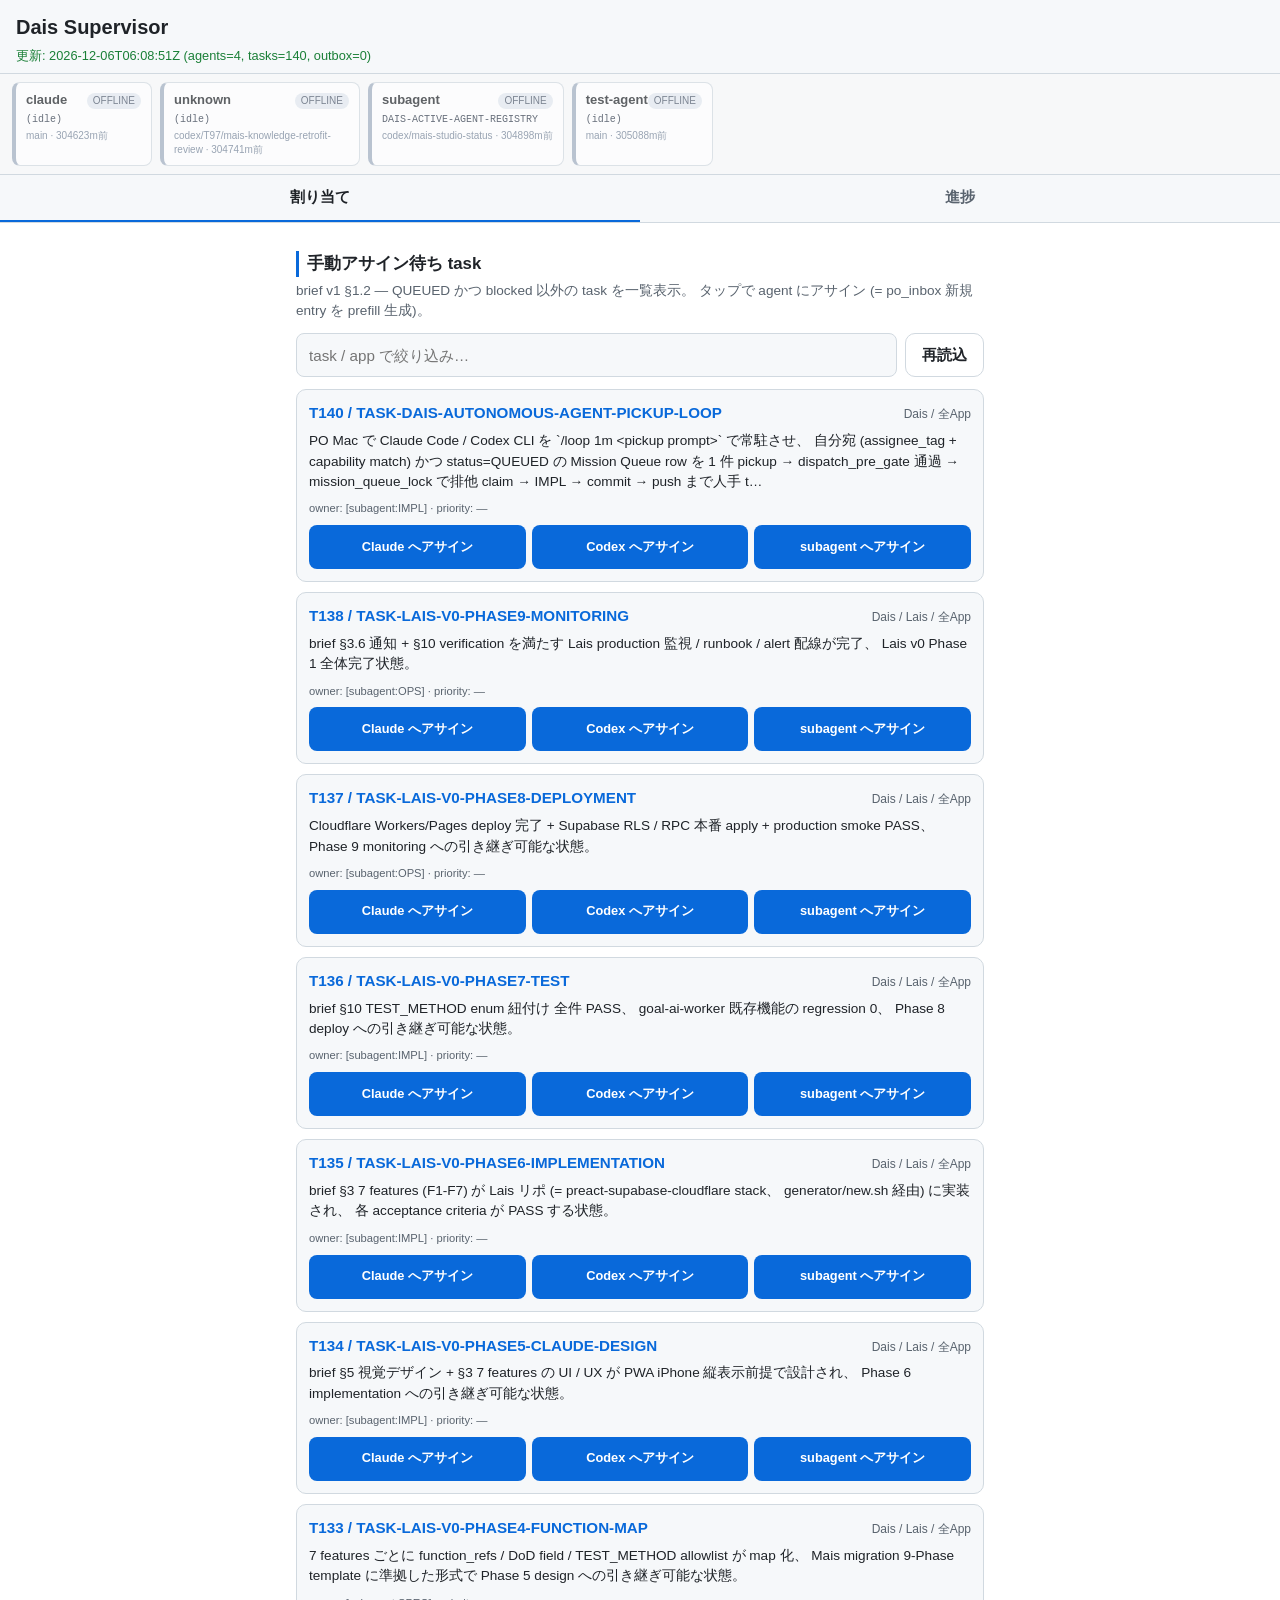
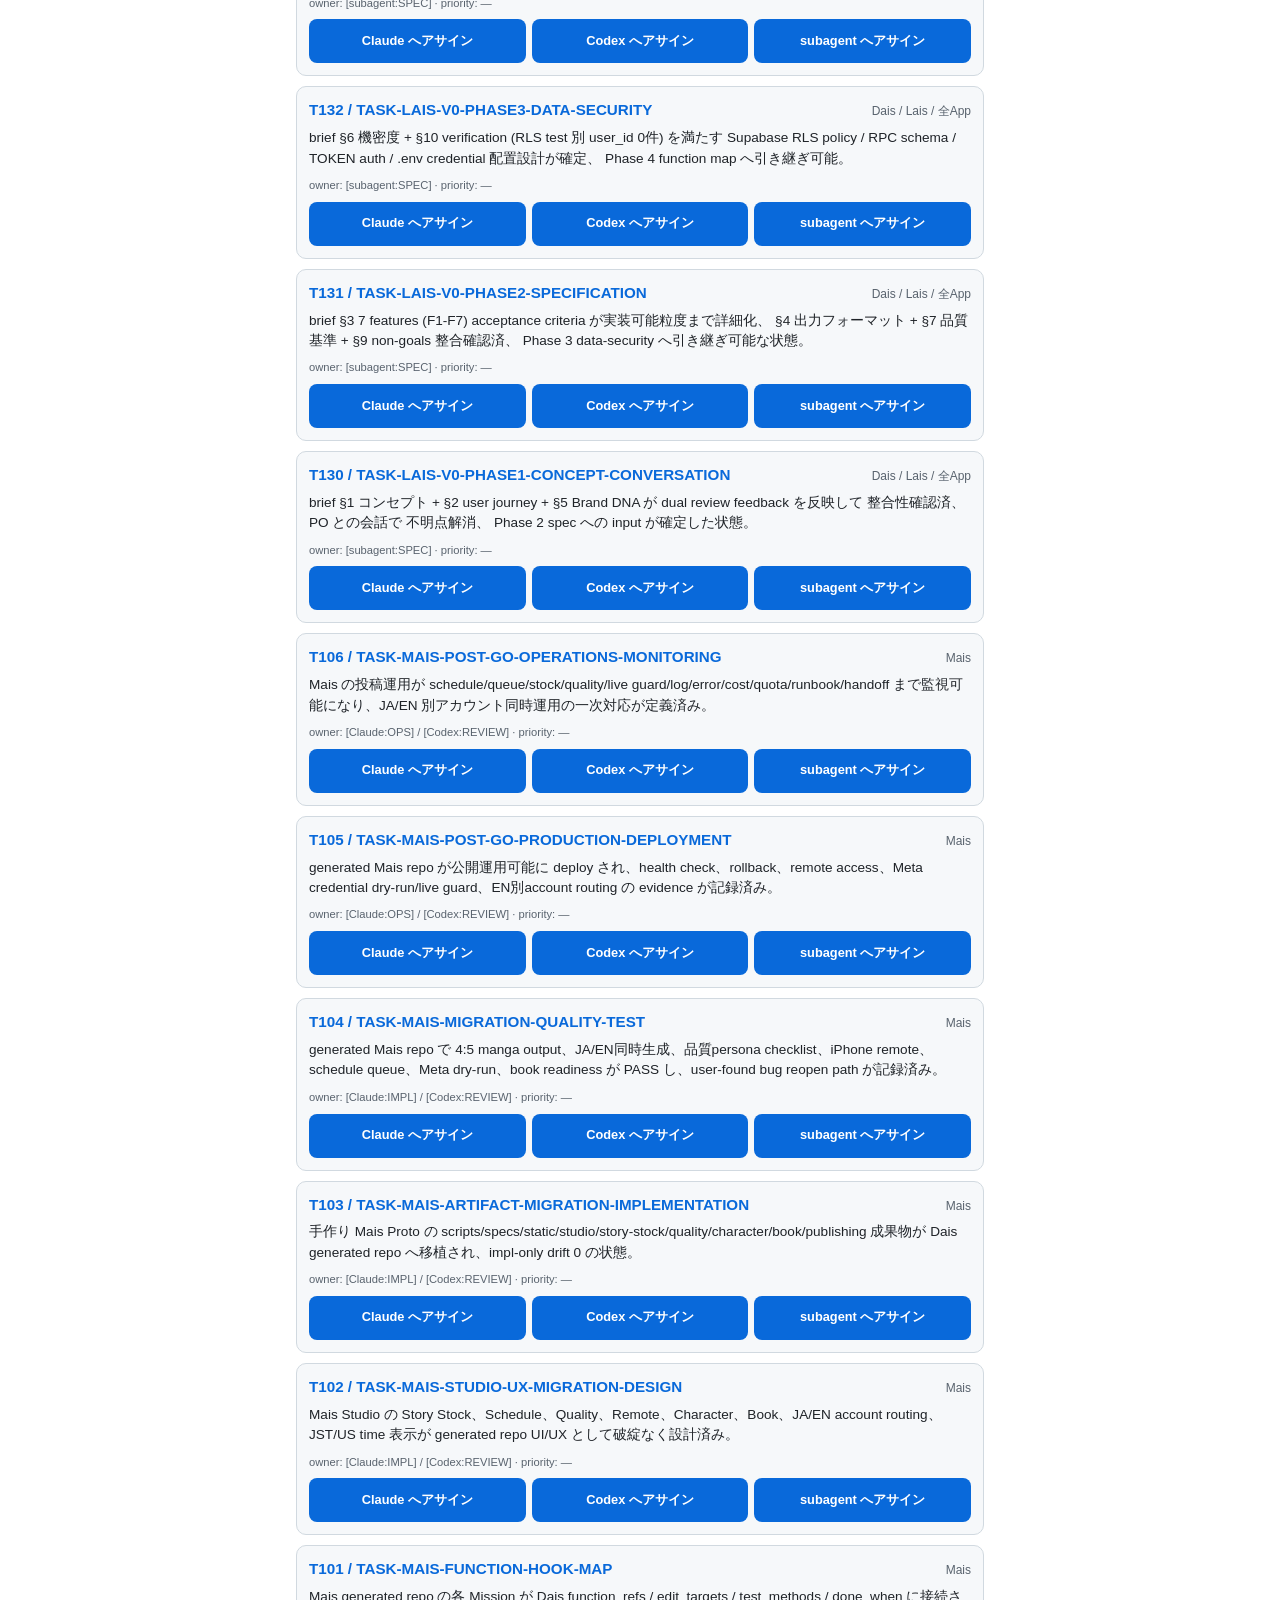
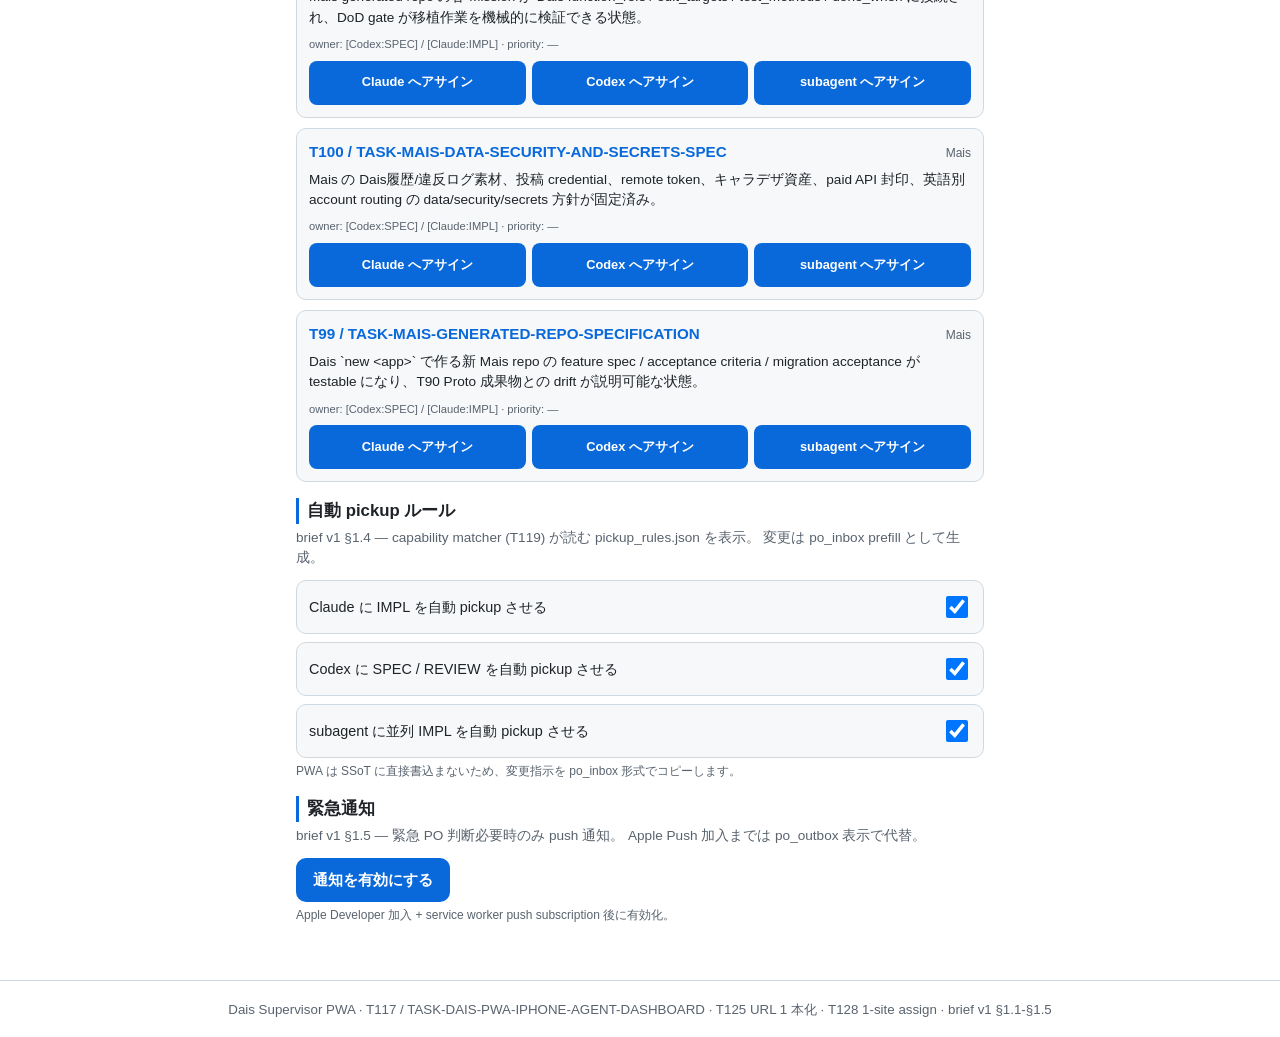
==== pwa/index.html @ 68802945 "Publish dev-system status page" ====
<!DOCTYPE html>
<html lang="ja">
<head>
  <meta charset="utf-8" />
  <meta name="viewport" content="width=device-width, initial-scale=1.0, viewport-fit=cover" />
  <meta name="theme-color" content="#0d1117" />
  <meta name="apple-mobile-web-app-capable" content="yes" />
  <meta name="apple-mobile-web-app-status-bar-style" content="black-translucent" />
  <meta name="apple-mobile-web-app-title" content="Dais" />
  <meta name="description" content="Dais Supervisor PWA — PO 1 人で agent 群を iPhone 1 台から supervise する dashboard。" />
  <link rel="manifest" href="./manifest.json" />
  <link rel="apple-touch-icon" href="./icon-192.png" />
  <link rel="icon" type="image/png" sizes="192x192" href="./icon-192.png" />
  <link rel="icon" type="image/png" sizes="512x512" href="./icon-512.png" />
  <link rel="stylesheet" href="./style.css" />
  <title>Dais Supervisor</title>
</head>
<body>
  <header class="app-header">
    <h1>Dais Supervisor</h1>
    <div class="status-line" id="status-line">起動中…</div>
  </header>

  <!-- 全 agent 状態 strip (常時表示、 PO 質問「active/offline/作業中」 に対応) -->
  <section class="agent-strip" id="agent-strip" aria-label="Agent 状態 一覧">
    <div class="agent-strip-loading">agent 状態 読み込み中…</div>
  </section>

  <nav class="tab-nav" role="tablist" aria-label="メインタブ">
    <button class="tab-btn active" role="tab" aria-selected="true" aria-controls="tab-assign" data-tab="assign" id="tabbtn-assign">割り当て</button>
    <button class="tab-btn" role="tab" aria-selected="false" aria-controls="tab-progress" data-tab="progress" id="tabbtn-progress">進捗</button>
  </nav>

  <main class="tab-content">
    <!-- ============================================================ -->
    <!-- タブ 1: 割り当て -->
    <!-- ============================================================ -->
    <section id="tab-assign" class="tab-pane active" role="tabpanel" aria-labelledby="tabbtn-assign">
      <h2 class="section-title">手動アサイン待ち task</h2>
      <p class="section-desc">brief v1 §1.2 — QUEUED かつ blocked 以外の task を一覧表示。 タップで agent にアサイン (= po_inbox 新規 entry を prefill 生成)。</p>
      <div class="filter-bar">
        <input type="search" id="assign-filter" placeholder="task / app で絞り込み…" aria-label="task filter" />
        <button id="assign-refresh" class="ghost-btn" type="button">再読込</button>
      </div>
      <ul class="task-list" id="assign-task-list" aria-live="polite">
        <li class="empty">読み込み中…</li>
      </ul>

      <h2 class="section-title">自動 pickup ルール</h2>
      <p class="section-desc">brief v1 §1.4 — capability matcher (T119) が読む pickup_rules.json を表示。 変更は po_inbox prefill として生成。</p>
      <div class="rule-grid" id="rule-grid">
        <label class="rule-row">
          <span class="rule-label">Claude に IMPL を自動 pickup させる</span>
          <input type="checkbox" id="rule-claude-impl" data-rule="claude-impl" />
        </label>
        <label class="rule-row">
          <span class="rule-label">Codex に SPEC / REVIEW を自動 pickup させる</span>
          <input type="checkbox" id="rule-codex-spec" data-rule="codex-spec" />
        </label>
        <label class="rule-row">
          <span class="rule-label">subagent に並列 IMPL を自動 pickup させる</span>
          <input type="checkbox" id="rule-subagent-impl" data-rule="subagent-impl" />
        </label>
      </div>
      <p class="hint">PWA は SSoT に直接書込まないため、変更指示を po_inbox 形式でコピーします。</p>

      <h2 class="section-title">緊急通知</h2>
      <p class="section-desc">brief v1 §1.5 — 緊急 PO 判断必要時のみ push 通知。 Apple Push 加入までは po_outbox 表示で代替。</p>
      <button id="push-toggle" class="primary-btn" type="button">通知を有効にする</button>
      <p class="hint" id="push-hint">Apple Developer 加入 + service worker push subscription 後に有効化。</p>
    </section>

    <!-- ============================================================ -->
    <!-- タブ 2: 進捗 -->
    <!-- ============================================================ -->
    <section id="tab-progress" class="tab-pane" role="tabpanel" aria-labelledby="tabbtn-progress">
      <p class="section-desc">運用中の進捗ボードをそのまま表示 (= <a href="./t_progress.html" target="_blank" rel="noopener">別タブで開く</a>)。 詳細 task は ↓ ボードを直接タップ / スクロール。</p>

      <!-- T128 拡張 / TASK-DAIS-PWA-ONE-SITE-ASSIGN: 進捗 row click → modal 起動 (1-site UX) -->
      <!-- 各 row は app.js renderProgressBoard() が動的に生成し、 class="task-clickable" -->
      <!-- + role="button" + tabindex="0" + cursor: pointer (style.css) でアサイン可能化 -->
      <h2 class="section-title">クリックでアサイン</h2>
      <p class="section-desc">QUEUED / IN_PROGRESS / LOCAL_DONE の task を click → 「GitHub Issue で送信」 で 1 タップ assign (= PO 直命 2026-05-09 シングルボード UX)。 DONE は click 対象外。</p>
      <ul class="task-list progress-board-list" id="progress-board-list" aria-live="polite" data-row-role="button" data-row-class="task-clickable" style="cursor: pointer;">
        <li class="empty">読み込み中…</li>
      </ul>

      <!-- T125 dual-mode: iframe src は app.js setupProgressLinks() が動的設定 (root / pwa/ / local 各 case) -->
      <iframe id="progress-iframe" title="dev-system 進捗ボード" loading="lazy" referrerpolicy="no-referrer"></iframe>

      <details class="extras">
        <summary>追加 view (Active Agents / PO 通知 / KPI)</summary>
        <h2 class="section-title">Active Agents</h2>
        <p class="section-desc">brief v1 §1.1 — Active Agent Registry (T118) を read。 last_heartbeat が新しい順。</p>
        <ul class="agent-list" id="agent-list" aria-live="polite">
          <li class="empty">読み込み中…</li>
        </ul>

        <h2 class="section-title">PO 通知 (po_outbox)</h2>
        <p class="section-desc">brief v1 §1.5 — agent → PO の未対応通知。 urgency 順。</p>
        <ul class="outbox-list" id="outbox-list" aria-live="polite">
          <li class="empty">読み込み中…</li>
        </ul>

        <h2 class="section-title">進捗 サマリー</h2>
        <div class="progress-summary" id="progress-summary">
          <div class="kpi"><div class="kpi-num" id="kpi-active">—</div><div class="kpi-label">active</div></div>
          <div class="kpi"><div class="kpi-num" id="kpi-completed">—</div><div class="kpi-label">completed</div></div>
          <div class="kpi"><div class="kpi-num" id="kpi-agents">—</div><div class="kpi-label">agents</div></div>
        </div>

        <h2 class="section-title">App 単位 view</h2>
        <p class="section-desc">brief v1 §1.1 + T112 + T110 + violation log を集約。 各 App の Phase 進捗 / retrofit 進捗 / violation count。</p>
        <ul class="app-view-list" id="app-view-list" aria-live="polite">
          <li class="empty">読み込み中…</li>
        </ul>

        <!-- T139 / TASK-DEVSYS-MISSION-GRAPH-SSOT-AND-VERDICT-PROPAGATE -->
        <!-- Mission Graph view: 各 task の depends_on / parent_of / parallel_with / -->
        <!-- verdict_input_from / critical_input_from / clarification_input_from を視覚化。 -->
        <!-- 親子関係 = 縦並び card + arrow、 並列 = 横並び card、 critical 入力 = 赤枠。 -->
        <h2 class="section-title">Mission Graph (親子 / 並列 / verdict propagation)</h2>
        <p class="section-desc">T139 — depends_on / parent_of / parallel_with の Mission 結合と、 critical_input_from で BLOCK 判定 されている task を一覧。 PO 直命 2026-05-09「Task 同士を結ぶ仕組み、 親子 / 並列 OK 一目」 反映。</p>
        <ul class="mission-graph-list" id="mission-graph-list" aria-live="polite">
          <li class="empty">読み込み中…</li>
        </ul>
      </details>
    </section>
  </main>

  <!-- アサイン modal: 「タップアサイン」 → po_inbox prefill 表示 -->
  <!-- T128 / TASK-DAIS-PWA-ONE-SITE-ASSIGN: GitHub Issue 送信 button 追加 (1-site assign) -->
  <div class="modal-backdrop" id="assign-modal" hidden>
    <div class="modal" role="dialog" aria-modal="true" aria-labelledby="assign-modal-title">
      <h3 id="assign-modal-title">アサイン指示を生成</h3>
      <p class="modal-desc">「GitHub Issue で送信」 で同 Safari タブから 1 タップ submit (= T121 intake が dais:po-task 自動取込)。 コピーは chat / 別経路用 fallback。</p>
      <pre id="assign-modal-payload" class="payload-pre" aria-label="po_inbox prefill payload"></pre>
      <div class="modal-actions">
        <button id="assign-modal-submit-issue" class="primary-btn" type="button">GitHub Issue で送信</button>
        <button id="assign-copy-btn" class="ghost-btn" type="button">コピー</button>
        <button id="assign-close-btn" class="ghost-btn" type="button">閉じる</button>
      </div>
    </div>
  </div>

  <footer class="app-footer">
    <small>Dais Supervisor PWA · T117 / TASK-DAIS-PWA-IPHONE-AGENT-DASHBOARD · T125 URL 1 本化 · T128 1-site assign · brief v1 §1.1-§1.5</small>
  </footer>

  <script src="./app.js" defer></script>
</body>
</html>
---- pwa/style.css ----
/* Dais Supervisor PWA — iPhone 縦表示最適化、 大きめ tap target、 dark/light 対応。
 * T117 / TASK-DAIS-PWA-IPHONE-AGENT-DASHBOARD */

:root {
  --bg: #0d1117;
  --bg-elev: #161b22;
  --fg: #e6edf3;
  --fg-muted: #8b949e;
  --border: #30363d;
  --accent: #2f81f7;
  --accent-hover: #1f6feb;
  --warn: #d29922;
  --danger: #f85149;
  --ok: #3fb950;
  --tap-min: 44px;
}

@media (prefers-color-scheme: light) {
  :root {
    --bg: #ffffff;
    --bg-elev: #f6f8fa;
    --fg: #1f2328;
    --fg-muted: #59636e;
    --border: #d1d9e0;
    --accent: #0969da;
    --accent-hover: #0550ae;
    --warn: #9a6700;
    --danger: #cf222e;
    --ok: #1a7f37;
  }
}

* {
  box-sizing: border-box;
  -webkit-tap-highlight-color: rgba(0, 0, 0, 0);
}

html, body {
  margin: 0;
  padding: 0;
  background: var(--bg);
  color: var(--fg);
  font-family: -apple-system, BlinkMacSystemFont, "Segoe UI", "Helvetica Neue",
    "Hiragino Kaku Gothic ProN", "Yu Gothic", "Meiryo", sans-serif;
  font-size: 16px;
  line-height: 1.5;
  -webkit-text-size-adjust: 100%;
}

body {
  min-height: 100vh;
  padding-bottom: env(safe-area-inset-bottom);
}

.app-header {
  padding: 12px 16px calc(8px + env(safe-area-inset-top));
  padding-top: calc(12px + env(safe-area-inset-top));
  background: var(--bg-elev);
  border-bottom: 1px solid var(--border);
  position: sticky;
  top: 0;
  z-index: 10;
}

.app-header h1 {
  margin: 0;
  font-size: 1.25rem;
  font-weight: 600;
}

.status-line {
  margin-top: 4px;
  font-size: 0.8rem;
  color: var(--fg-muted);
}

.status-line.warn { color: var(--warn); }
.status-line.error { color: var(--danger); }
.status-line.ok { color: var(--ok); }

.tab-nav {
  display: flex;
  gap: 0;
  background: var(--bg-elev);
  border-bottom: 1px solid var(--border);
  position: sticky;
  top: calc(56px + env(safe-area-inset-top));
  z-index: 9;
}

.tab-btn {
  flex: 1 1 50%;
  min-height: var(--tap-min);
  padding: 12px 8px;
  background: transparent;
  color: var(--fg-muted);
  border: 0;
  border-bottom: 2px solid transparent;
  font-size: 0.95rem;
  font-weight: 600;
  cursor: pointer;
  font-family: inherit;
}

.tab-btn:active {
  background: rgba(255, 255, 255, 0.04);
}

.tab-btn.active {
  color: var(--fg);
  border-bottom-color: var(--accent);
}

.tab-content {
  padding: 12px 16px 32px;
}

.tab-pane {
  display: none;
}

.tab-pane.active {
  display: block;
}

.section-title {
  margin: 16px 0 4px;
  font-size: 1.05rem;
  font-weight: 600;
  border-left: 3px solid var(--accent);
  padding-left: 8px;
}

.section-desc {
  margin: 0 0 12px;
  font-size: 0.85rem;
  color: var(--fg-muted);
}

.hint {
  font-size: 0.75rem;
  color: var(--fg-muted);
  margin: 4px 0 0;
}

.filter-bar {
  display: flex;
  gap: 8px;
  margin: 8px 0 12px;
}

.filter-bar input {
  flex: 1;
  min-height: var(--tap-min);
  padding: 8px 12px;
  background: var(--bg-elev);
  color: var(--fg);
  border: 1px solid var(--border);
  border-radius: 8px;
  font-size: 0.95rem;
  font-family: inherit;
}

.filter-bar input:focus {
  outline: 2px solid var(--accent);
  outline-offset: -1px;
}

.task-list,
.agent-list,
.outbox-list {
  list-style: none;
  margin: 0;
  padding: 0;
}

.task-list li,
.agent-list li,
.outbox-list li {
  background: var(--bg-elev);
  border: 1px solid var(--border);
  border-radius: 10px;
  padding: 12px;
  margin-bottom: 10px;
}

.task-list li.empty,
.agent-list li.empty,
.outbox-list li.empty {
  text-align: center;
  color: var(--fg-muted);
  font-size: 0.9rem;
  background: transparent;
  border-style: dashed;
}

.task-row-head {
  display: flex;
  justify-content: space-between;
  align-items: baseline;
  gap: 8px;
  margin-bottom: 6px;
}

.task-id {
  font-weight: 700;
  font-size: 0.95rem;
  color: var(--accent);
}

.task-target {
  font-size: 0.75rem;
  color: var(--fg-muted);
}

.task-goal {
  margin: 4px 0 8px;
  font-size: 0.85rem;
  white-space: pre-wrap;
  word-break: break-word;
}

.task-meta {
  font-size: 0.7rem;
  color: var(--fg-muted);
  margin-bottom: 8px;
}

.assign-buttons {
  display: flex;
  gap: 6px;
  flex-wrap: wrap;
}

.assign-btn {
  flex: 1 1 30%;
  min-height: var(--tap-min);
  padding: 8px 4px;
  background: var(--accent);
  color: #ffffff;
  border: 0;
  border-radius: 8px;
  font-size: 0.8rem;
  font-weight: 600;
  cursor: pointer;
  font-family: inherit;
}

.assign-btn:active {
  background: var(--accent-hover);
}

.agent-row-head {
  display: flex;
  justify-content: space-between;
  align-items: baseline;
  gap: 8px;
  margin-bottom: 4px;
}

.agent-name {
  font-weight: 700;
  font-size: 1rem;
}

.agent-hb {
  font-size: 0.7rem;
  color: var(--fg-muted);
}

.agent-task {
  font-size: 0.85rem;
  margin: 4px 0;
}

.agent-branch {
  font-family: ui-monospace, "SF Mono", Menlo, monospace;
  font-size: 0.75rem;
  color: var(--fg-muted);
  word-break: break-all;
}

.agent-cap {
  margin-top: 6px;
  font-size: 0.7rem;
  color: var(--fg-muted);
}

.outbox-row-head {
  display: flex;
  justify-content: space-between;
  align-items: baseline;
  gap: 8px;
  margin-bottom: 4px;
}

.urgency-badge {
  display: inline-block;
  padding: 2px 8px;
  border-radius: 999px;
  font-size: 0.7rem;
  font-weight: 700;
}

.urgency-urgent { background: var(--danger); color: #fff; }
.urgency-normal { background: var(--accent); color: #fff; }
.urgency-info { background: var(--fg-muted); color: #fff; }

.outbox-mid {
  font-size: 0.85rem;
  margin: 4px 0;
}

.outbox-meta {
  font-size: 0.7rem;
  color: var(--fg-muted);
}

.rule-grid {
  display: grid;
  gap: 8px;
}

.rule-row {
  display: flex;
  justify-content: space-between;
  align-items: center;
  background: var(--bg-elev);
  border: 1px solid var(--border);
  border-radius: 10px;
  padding: 12px;
  min-height: var(--tap-min);
  cursor: pointer;
}

.rule-label {
  flex: 1;
  font-size: 0.9rem;
}

.rule-row input[type="checkbox"] {
  width: 22px;
  height: 22px;
  cursor: pointer;
}

.primary-btn,
.ghost-btn {
  min-height: var(--tap-min);
  padding: 10px 16px;
  border-radius: 10px;
  font-size: 0.95rem;
  font-weight: 600;
  cursor: pointer;
  font-family: inherit;
  border: 1px solid transparent;
}

.primary-btn {
  background: var(--accent);
  color: #ffffff;
}

.primary-btn:active {
  background: var(--accent-hover);
}

.ghost-btn {
  background: transparent;
  color: var(--fg);
  border-color: var(--border);
}

.ghost-btn:active {
  background: var(--bg-elev);
}

.progress-summary {
  display: grid;
  grid-template-columns: repeat(3, 1fr);
  gap: 8px;
}

.kpi {
  background: var(--bg-elev);
  border: 1px solid var(--border);
  border-radius: 10px;
  padding: 12px 8px;
  text-align: center;
}

.kpi-num {
  font-size: 1.5rem;
  font-weight: 700;
  color: var(--accent);
}

.kpi-label {
  font-size: 0.7rem;
  color: var(--fg-muted);
  margin-top: 2px;
}

.app-footer {
  margin-top: 24px;
  padding: 16px;
  text-align: center;
  color: var(--fg-muted);
  border-top: 1px solid var(--border);
}

.modal-backdrop {
  position: fixed;
  inset: 0;
  background: rgba(0, 0, 0, 0.6);
  display: flex;
  align-items: flex-end;
  justify-content: center;
  z-index: 100;
  padding: 16px;
  padding-bottom: calc(16px + env(safe-area-inset-bottom));
}

.modal-backdrop[hidden] {
  display: none;
}

.modal {
  background: var(--bg-elev);
  border: 1px solid var(--border);
  border-radius: 12px;
  padding: 16px;
  max-width: 100%;
  width: 100%;
  max-height: 80vh;
  overflow-y: auto;
}

.modal h3 {
  margin: 0 0 8px;
  font-size: 1.1rem;
}

.modal-desc {
  margin: 0 0 12px;
  font-size: 0.85rem;
  color: var(--fg-muted);
}

.payload-pre {
  background: var(--bg);
  border: 1px solid var(--border);
  border-radius: 8px;
  padding: 12px;
  font-family: ui-monospace, "SF Mono", Menlo, monospace;
  font-size: 0.75rem;
  white-space: pre-wrap;
  word-break: break-word;
  max-height: 40vh;
  overflow-y: auto;
}

.modal-actions {
  display: flex;
  gap: 8px;
  margin-top: 12px;
}

.modal-actions .primary-btn,
.modal-actions .ghost-btn {
  flex: 1;
}

@media (min-width: 600px) {
  .tab-content {
    max-width: 720px;
    margin: 0 auto;
  }
}

/* T117 iframe view (= 運用中の進捗ボードを「進捗」 タブで そのまま表示) */
#progress-iframe {
  width: 100%;
  height: calc(100vh - 220px);
  min-height: 480px;
  border: 1px solid var(--border, #cbd5e0);
  border-radius: 6px;
  background: #ffffff;
  margin: 8px 0 12px;
}
.extras { margin-top: 16px; }
.extras > summary {
  cursor: pointer;
  padding: 8px 12px;
  background: var(--card-bg, #f7f8f9);
  border-radius: 6px;
  font-weight: 600;
  font-size: 14px;
}
.extras > summary:hover { background: var(--card-hover, #edf2f7); }

/* T117 fix: 全 agent 状態 strip (常時表示、 active/idle/offline 視認性) */
.agent-strip {
  display: flex;
  gap: 8px;
  overflow-x: auto;
  padding: 8px 12px;
  background: var(--card-bg, #f7f8f9);
  border-bottom: 1px solid var(--border, #cbd5e0);
  -webkit-overflow-scrolling: touch;
}
.agent-strip-loading,
.agent-strip-empty,
.agent-strip-error { font-size: 13px; color: #4a5568; padding: 4px 0; }
.agent-strip-error { color: #c53030; }
.agent-card {
  flex: 0 0 auto;
  min-width: 140px;
  max-width: 200px;
  padding: 8px 10px;
  border-radius: 8px;
  border: 1px solid var(--border, #cbd5e0);
  background: #ffffff;
  font-size: 12px;
  line-height: 1.4;
}
.agent-card.st-active { border-left: 4px solid #38a169; }
.agent-card.st-idle { border-left: 4px solid #d69e2e; }
.agent-card.st-offline { border-left: 4px solid #a0aec0; opacity: 0.7; }
.agent-card.st-unknown { border-left: 4px solid #718096; }
.agent-card-head {
  display: flex; justify-content: space-between; align-items: baseline;
  margin-bottom: 4px;
}
.agent-card-name { font-weight: 600; font-size: 13px; }
.agent-card-status {
  font-size: 10px;
  padding: 1px 6px;
  border-radius: 10px;
  background: #edf2f7;
  text-transform: uppercase;
}
.st-active .agent-card-status { background: #c6f6d5; color: #22543d; }
.st-idle .agent-card-status { background: #faf089; color: #744210; }
.st-offline .agent-card-status { background: #e2e8f0; color: #4a5568; }
.agent-card-task {
  font-family: "SF Mono", Menlo, monospace;
  font-size: 10px;
  color: #2d3748;
  white-space: nowrap;
  overflow: hidden;
  text-overflow: ellipsis;
}
.agent-card-meta { color: #718096; font-size: 10px; margin-top: 2px; }
@media (prefers-color-scheme: dark) {
  .agent-card { background: #1a202c; border-color: #2d3748; }
  .agent-card-name { color: #f7fafc; }
}

/* T115 / TASK-DEVSYS-SUPERVISOR-DASHBOARD-LEGACY-VIEW
 * App 単位 view (= 進捗 タブ details.extras 内、 Phase 進捗 / retrofit / violation count)。
 */
.app-view-list { list-style: none; padding: 0; margin: 0; }
.app-view-card {
  border: 1px solid var(--border, #cbd5e0);
  border-radius: 6px;
  padding: 8px 12px;
  margin: 8px 0;
  background: #ffffff;
}
.app-view-name { font-weight: 600; font-size: 14px; }
.app-view-row {
  display: flex; gap: 8px; flex-wrap: wrap;
  font-size: 11px; margin-top: 4px;
}
.app-view-badge {
  padding: 2px 6px; border-radius: 10px; background: #edf2f7;
}
.app-view-badge.done { background: #c6f6d5; color: #22543d; }
.app-view-badge.local_done { background: #bee3f8; color: #2a4365; }
.app-view-badge.in_progress { background: #faf089; color: #744210; }
.app-view-badge.queued { background: #e2e8f0; color: #4a5568; }
.app-view-badge.blocked { background: #fed7d7; color: #742a2a; }
@media (prefers-color-scheme: dark) {
  .app-view-card { background: #1a202c; border-color: #2d3748; }
  .app-view-name { color: #f7fafc; }
}

/* T128 拡張 / TASK-DAIS-PWA-ONE-SITE-ASSIGN row click 拡張
 * 進捗 タブ の clickable task row (= シングルボード UX)。 cursor pointer + tap hint。
 */
.task-clickable {
  cursor: pointer;
  position: relative;
  transition: background 0.12s ease, border-color 0.12s ease;
}
.task-clickable:hover,
.task-clickable:focus {
  border-color: var(--accent);
  outline: none;
}
.task-clickable:focus-visible {
  outline: 2px solid var(--accent);
  outline-offset: 1px;
}
.task-clickable:active {
  background: rgba(47, 129, 247, 0.08);
}
.task-clickable::after {
  content: '›';
  position: absolute;
  right: 12px;
  top: 12px;
  color: var(--fg-muted);
  font-size: 1.2rem;
  font-weight: 700;
}

/* T139 / TASK-DEVSYS-MISSION-GRAPH-SSOT-AND-VERDICT-PROPAGATE
 * Mission Graph view (= 親子 / 並列 / verdict propagation 視覚化)。
 * - 縦並び card = depends_on / parent_of で連結された task chain
 * - 横並び chip = parallel_with sibling
 * - 赤枠 .graph-blocked = critical_input_from を持つ task (= BLOCK 状態)
 */
.mission-graph-list { list-style: none; padding: 0; margin: 0; }
.mission-graph-card {
  border: 1px solid var(--border, #cbd5e0);
  border-left: 3px solid #4a5568;
  border-radius: 6px;
  padding: 8px 12px;
  margin: 8px 0;
  background: #ffffff;
  position: relative;
}
.mission-graph-card.graph-blocked {
  border: 2px solid #e53e3e;
  border-left: 4px solid #c53030;
  background: #fff5f5;
}
.mission-graph-head {
  display: flex; gap: 8px; align-items: center; flex-wrap: wrap;
  font-size: 12px; font-weight: 600;
}
.mission-graph-tid {
  color: #2b6cb0;
  font-family: var(--mono, monospace);
}
.mission-graph-status {
  padding: 1px 6px; border-radius: 8px;
  font-size: 10px; background: #edf2f7; color: #4a5568;
}
.mission-graph-status.status-done,
.mission-graph-status.status-completed,
.mission-graph-status.status-pushed,
.mission-graph-status.status-deployed,
.mission-graph-status.status-applied { background: #c6f6d5; color: #22543d; }
.mission-graph-status.status-local_done { background: #bee3f8; color: #2a4365; }
.mission-graph-status.status-in_progress { background: #faf089; color: #744210; }
.mission-graph-status.status-queued { background: #e2e8f0; color: #4a5568; }
.mission-graph-status.status-blocked { background: #fed7d7; color: #742a2a; }
.mission-graph-app {
  font-size: 11px; font-weight: 500;
  color: #718096;
}
.mission-graph-mid {
  font-size: 11px;
  color: #4a5568;
  margin: 4px 0 6px 0;
  font-family: var(--mono, monospace);
  word-break: break-all;
}
.mission-graph-edges {
  display: flex; flex-direction: column; gap: 4px;
  font-size: 11px;
  margin-top: 4px;
}
.edge-row {
  padding: 3px 6px;
  background: #f7fafc;
  border-radius: 4px;
  word-break: break-word;
}
.edge-depends { background: #ebf8ff; color: #2c5282; }
.edge-parent-of { background: #e6fffa; color: #234e52; }
.edge-parallel {
  background: #faf5ff; color: #553c9a;
  display: flex; gap: 4px; flex-wrap: wrap; align-items: center;
}
.edge-parallel .edge-label { font-weight: 600; }
.edge-parallel .sibling-chip {
  padding: 1px 6px; border-radius: 8px;
  background: #d6bcfa; color: #44337a;
  font-family: var(--mono, monospace);
  font-size: 10px;
}
.edge-verdict { background: #fffaf0; color: #744210; }
.edge-critical {
  background: #fed7d7; color: #742a2a;
  font-weight: 600;
}
.edge-clarification { background: #fefcbf; color: #744210; }
@media (prefers-color-scheme: dark) {
  .mission-graph-card { background: #1a202c; border-color: #2d3748; }
  .mission-graph-card.graph-blocked { background: #2a1818; border-color: #e53e3e; }
  .mission-graph-app { color: #a0aec0; }
  .mission-graph-mid { color: #cbd5e0; }
  .edge-row { background: #2d3748; color: #e2e8f0; }
  .edge-depends { background: #2c5282; color: #ebf8ff; }
  .edge-parent-of { background: #234e52; color: #e6fffa; }
  .edge-parallel { background: #44337a; color: #faf5ff; }
  .edge-parallel .sibling-chip { background: #553c9a; color: #faf5ff; }
  .edge-verdict { background: #744210; color: #fffaf0; }
  .edge-critical { background: #742a2a; color: #fed7d7; }
  .edge-clarification { background: #744210; color: #fefcbf; }
}
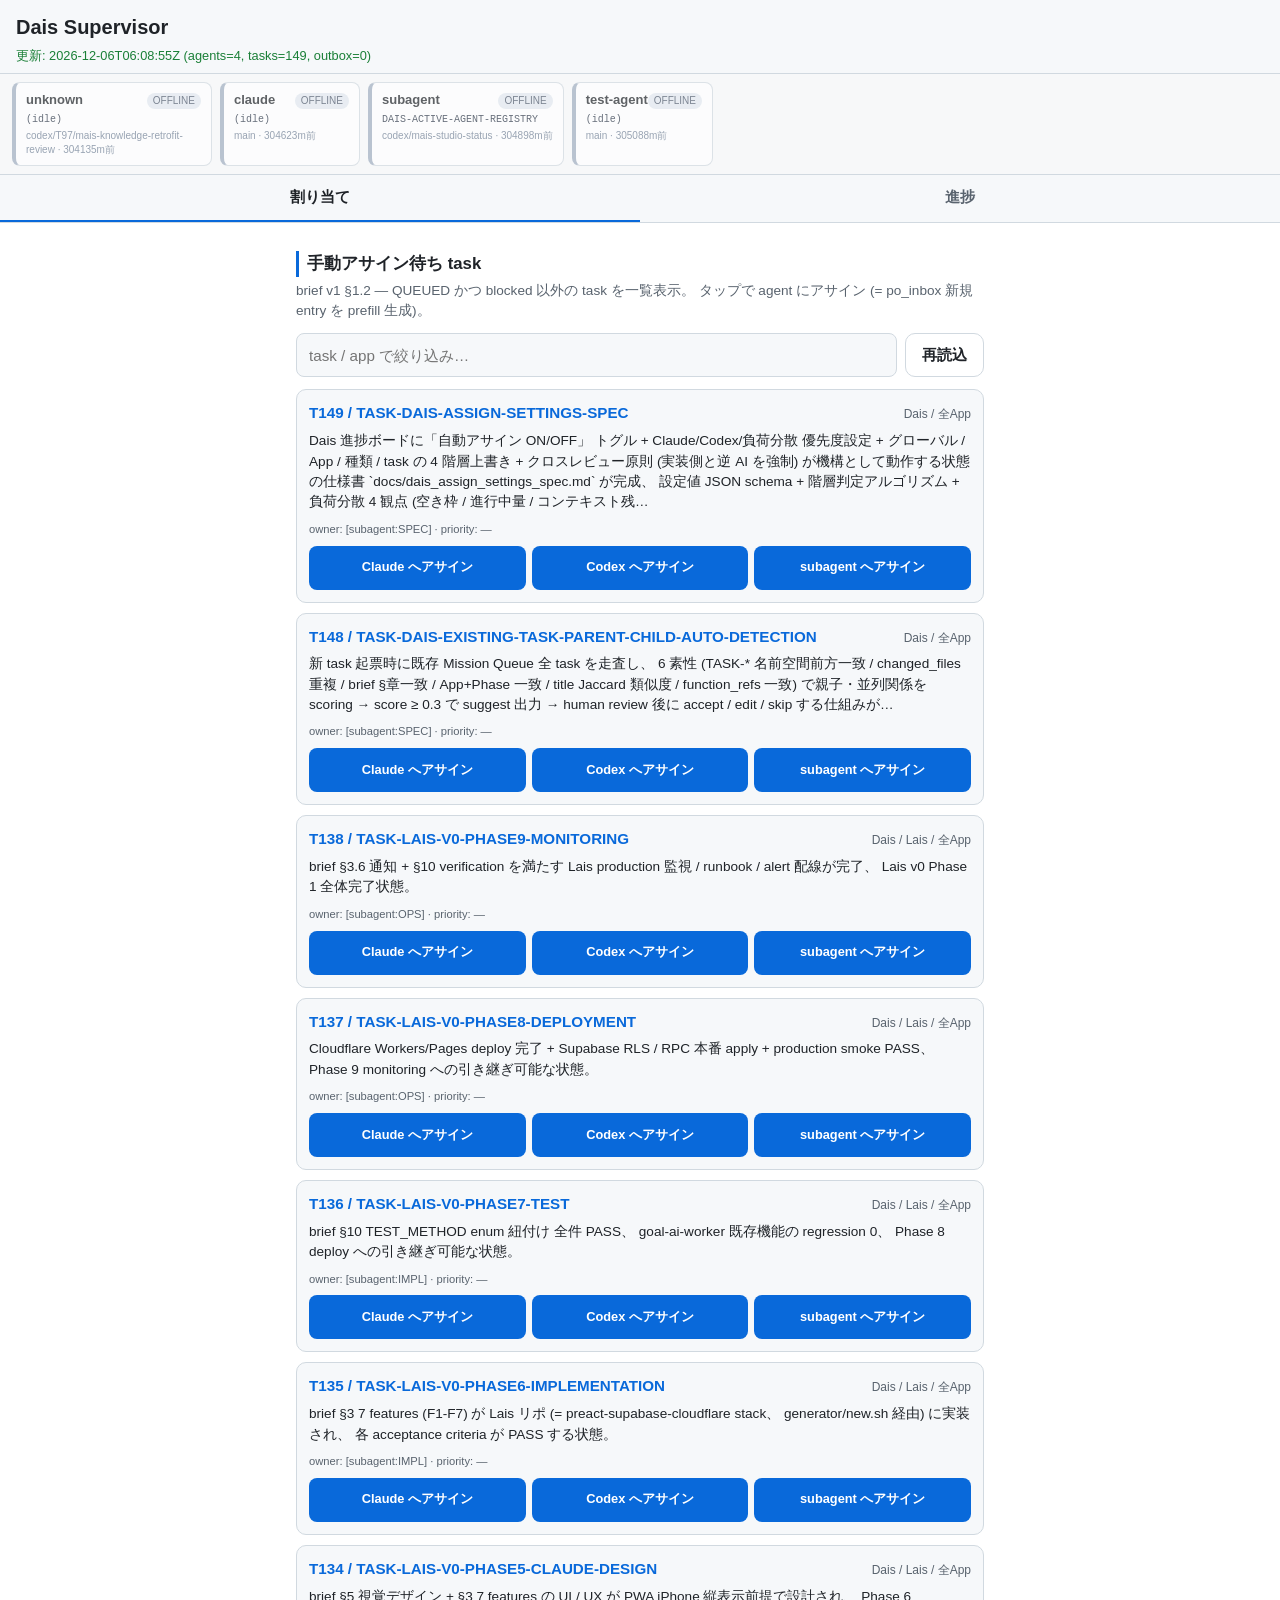
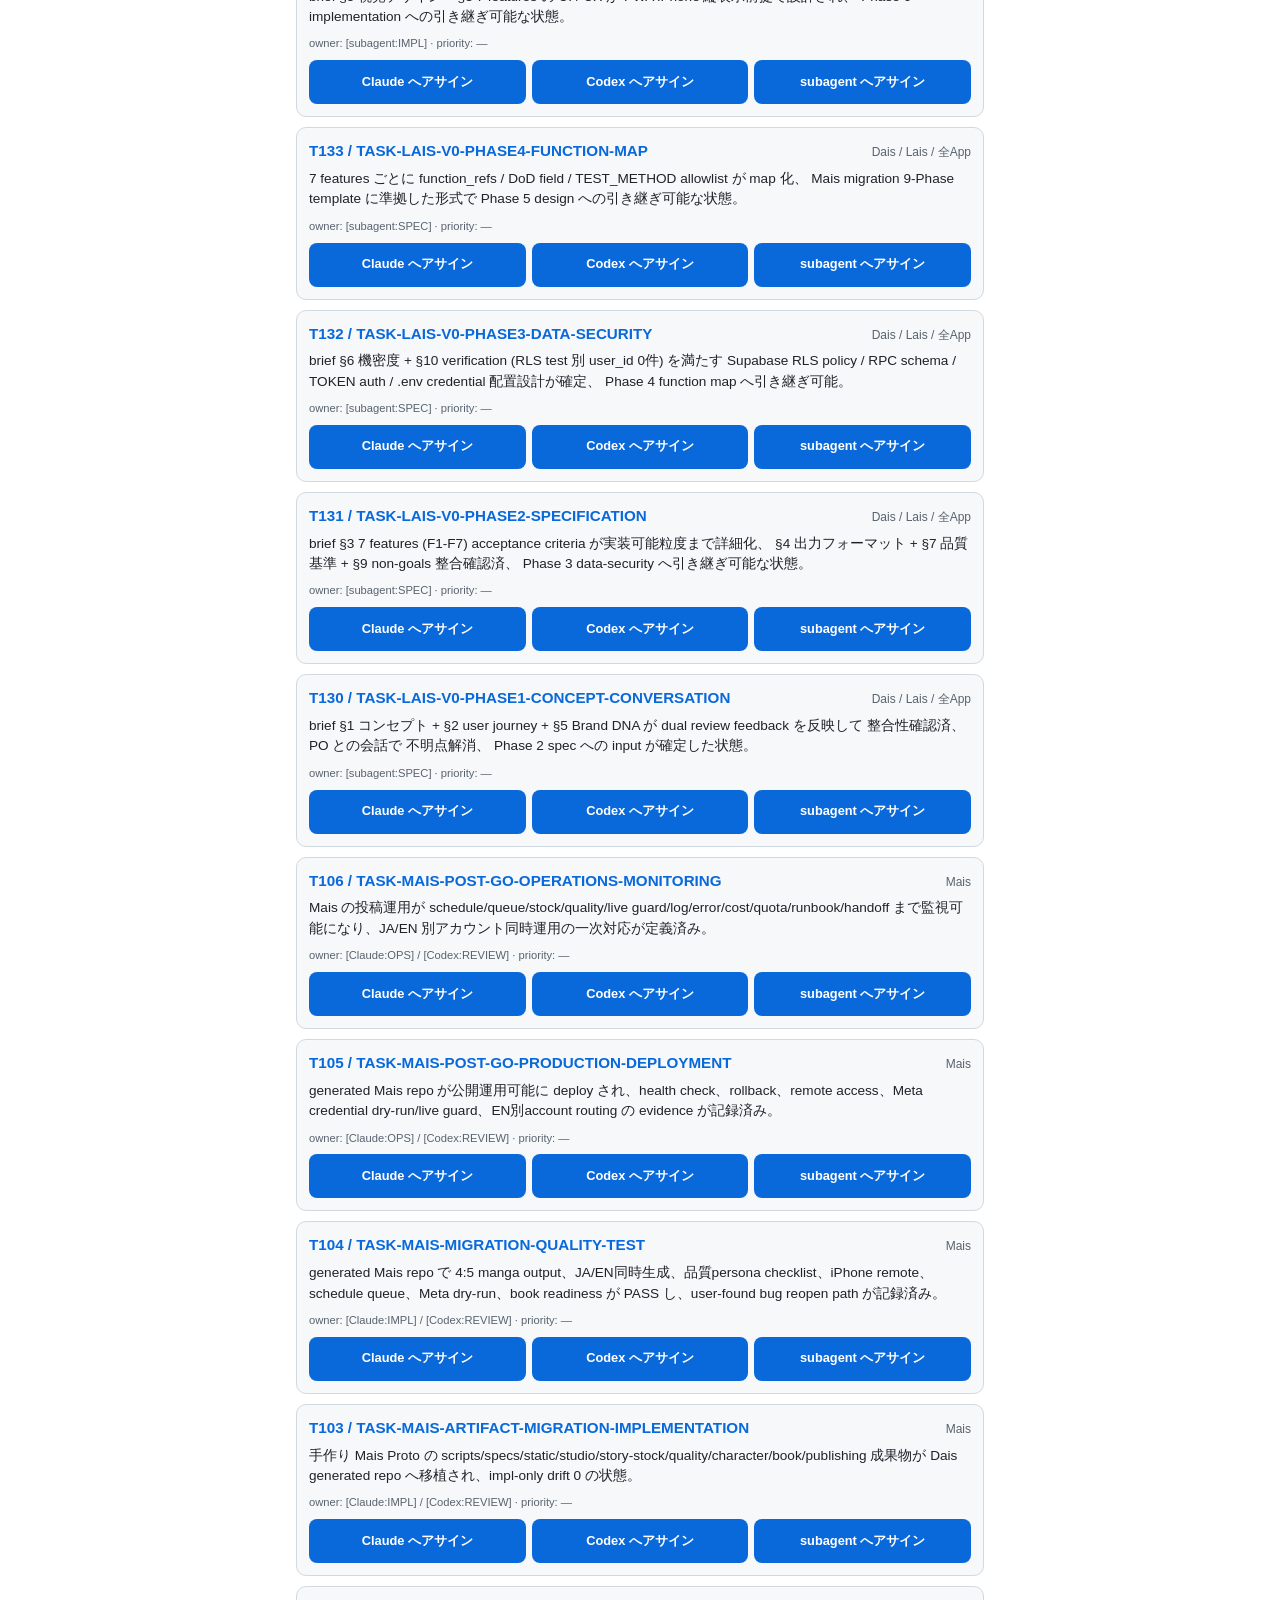
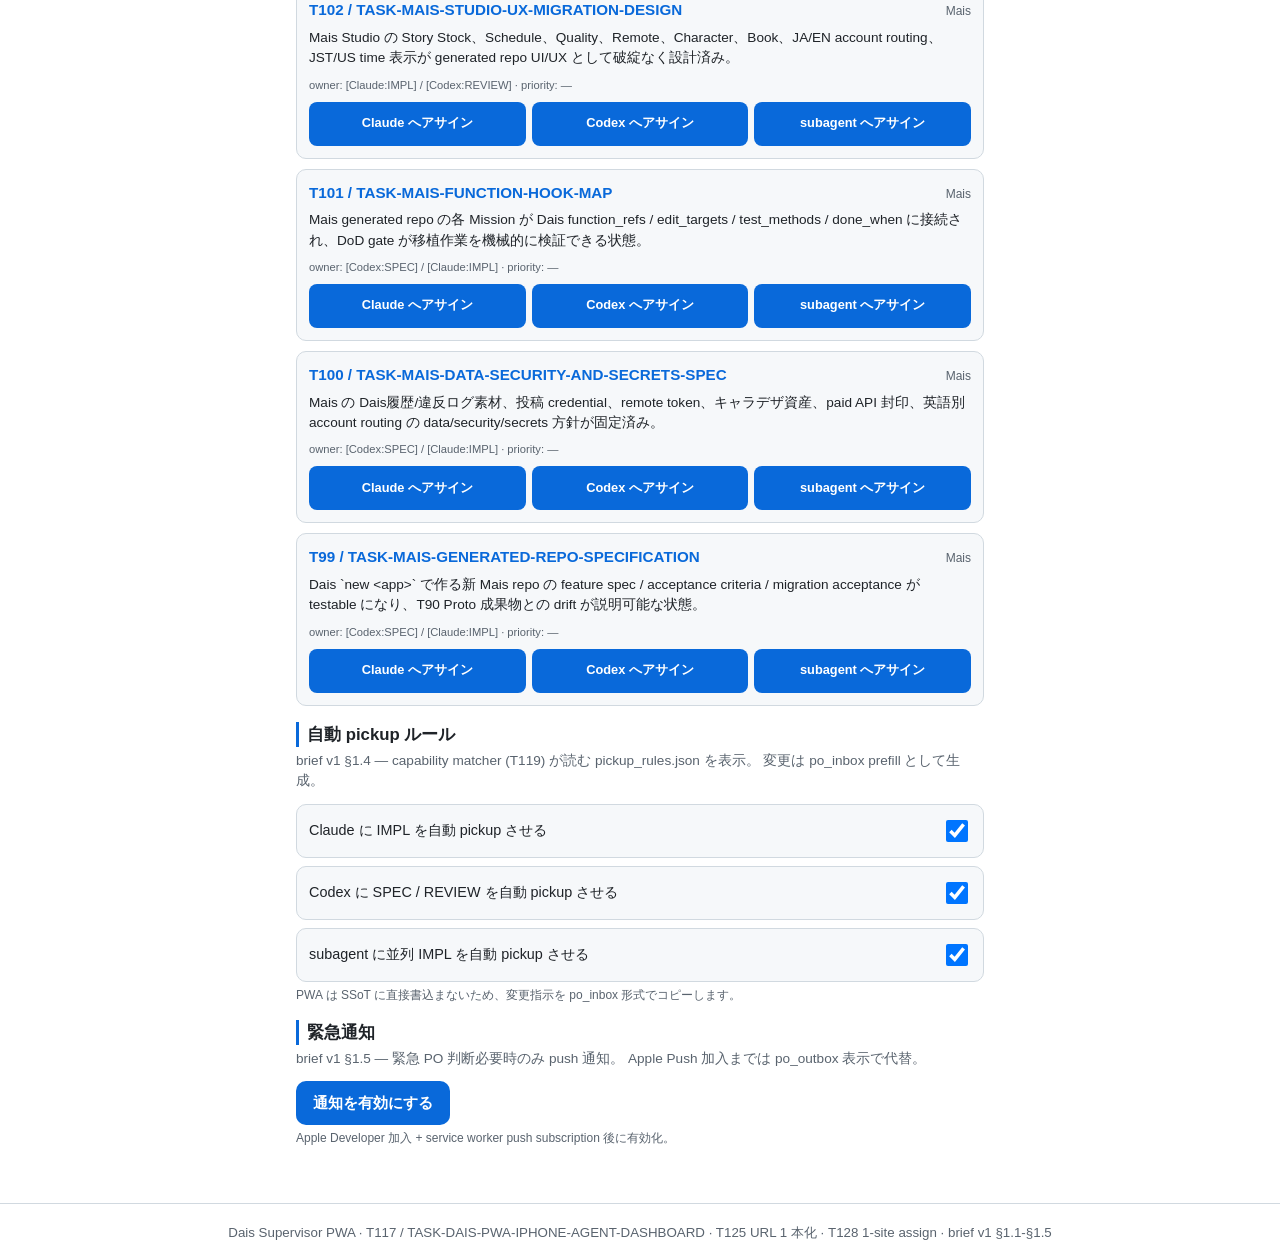
==== commit 35ac29d3: "Publish dev-system status page" ====
--- a/pwa/index.html
+++ b/pwa/index.html
@@ -80,7 +80,7 @@
       <!-- 各 row は app.js renderProgressBoard() が動的に生成し、 class="task-clickable" -->
       <!-- + role="button" + tabindex="0" + cursor: pointer (style.css) でアサイン可能化 -->
       <h2 class="section-title">クリックでアサイン</h2>
-      <p class="section-desc">QUEUED / IN_PROGRESS / LOCAL_DONE の task を click → 「GitHub Issue で送信」 で 1 タップ assign (= PO 直命 2026-05-09 シングルボード UX)。 DONE は click 対象外。</p>
+      <p class="section-desc">QUEUED / IN_PROGRESS / LOCAL_DONE の task を click → 「GitHub Issue で送信」 で 1 タップ assign。重い task は「分解する」から親子タスク化を依頼できます。 DONE は click 対象外。</p>
       <ul class="task-list progress-board-list" id="progress-board-list" aria-live="polite" data-row-role="button" data-row-class="task-clickable" style="cursor: pointer;">
         <li class="empty">読み込み中…</li>
       </ul>
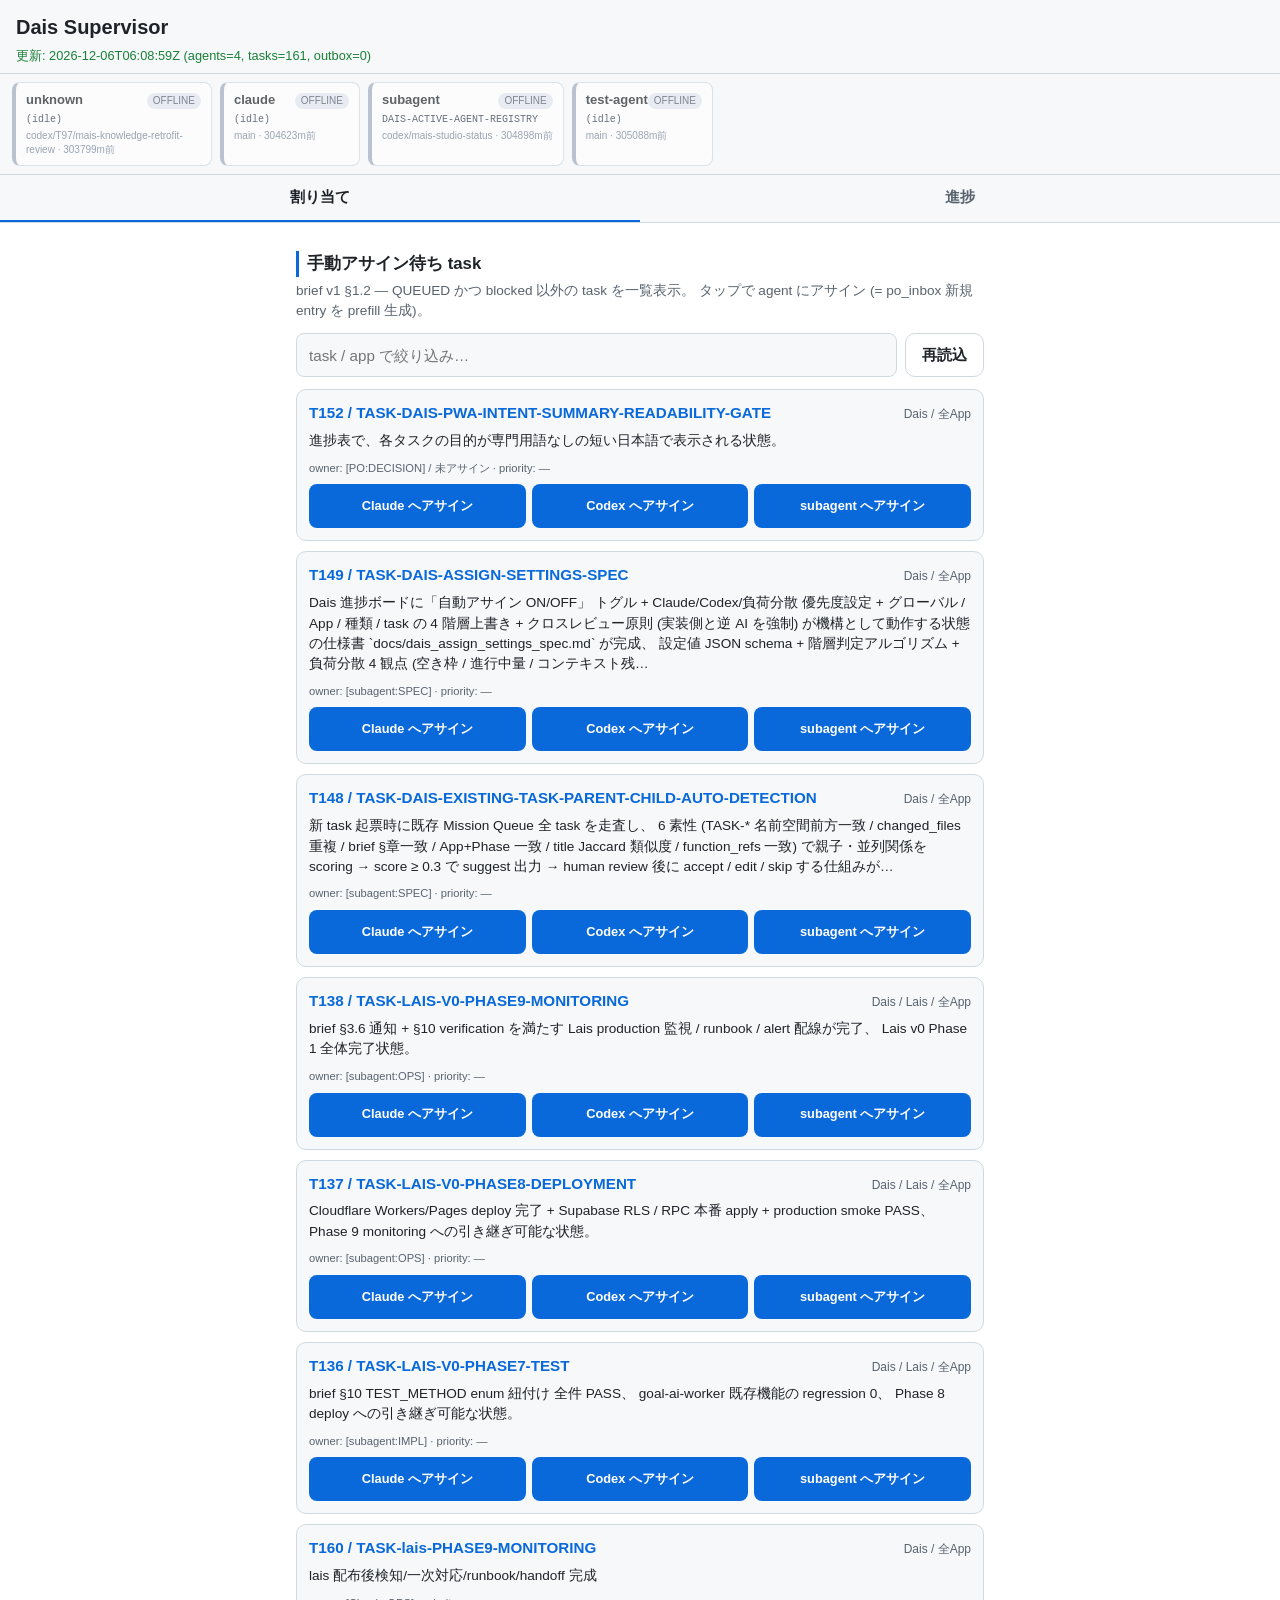
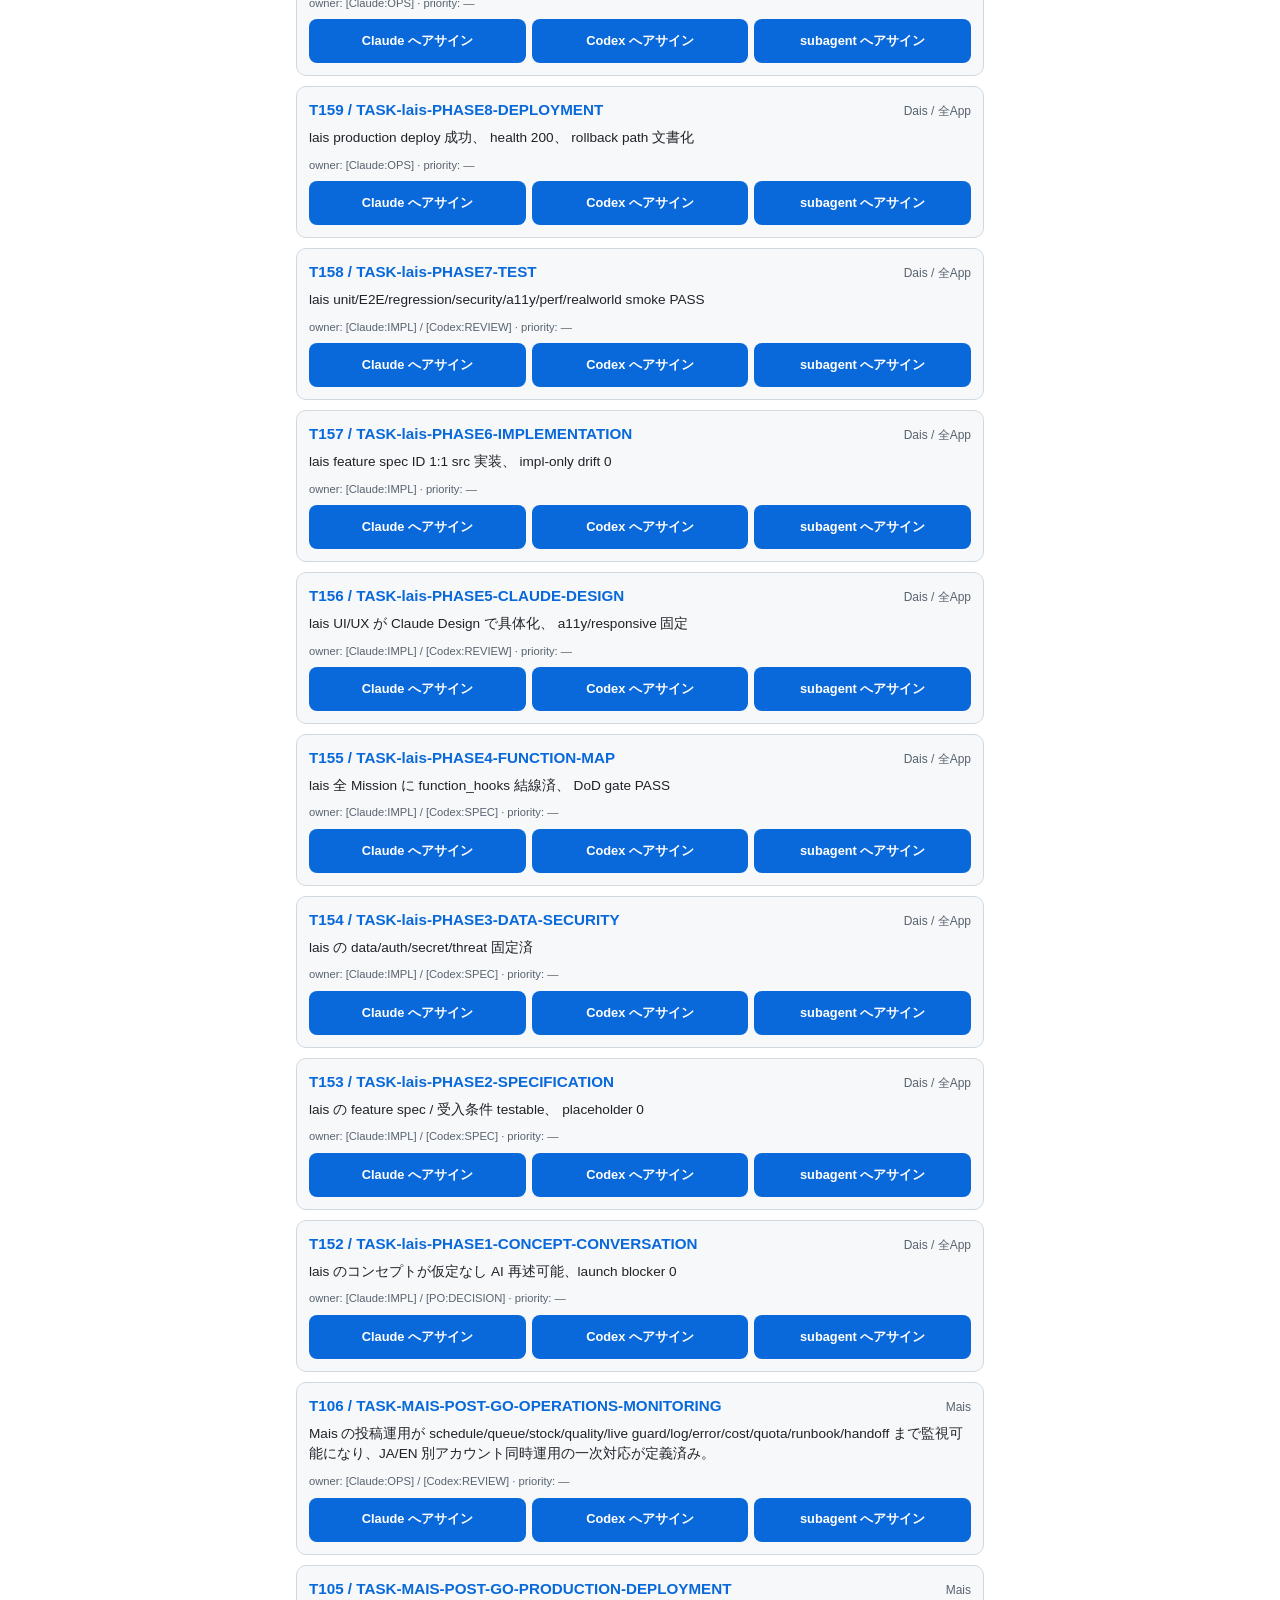
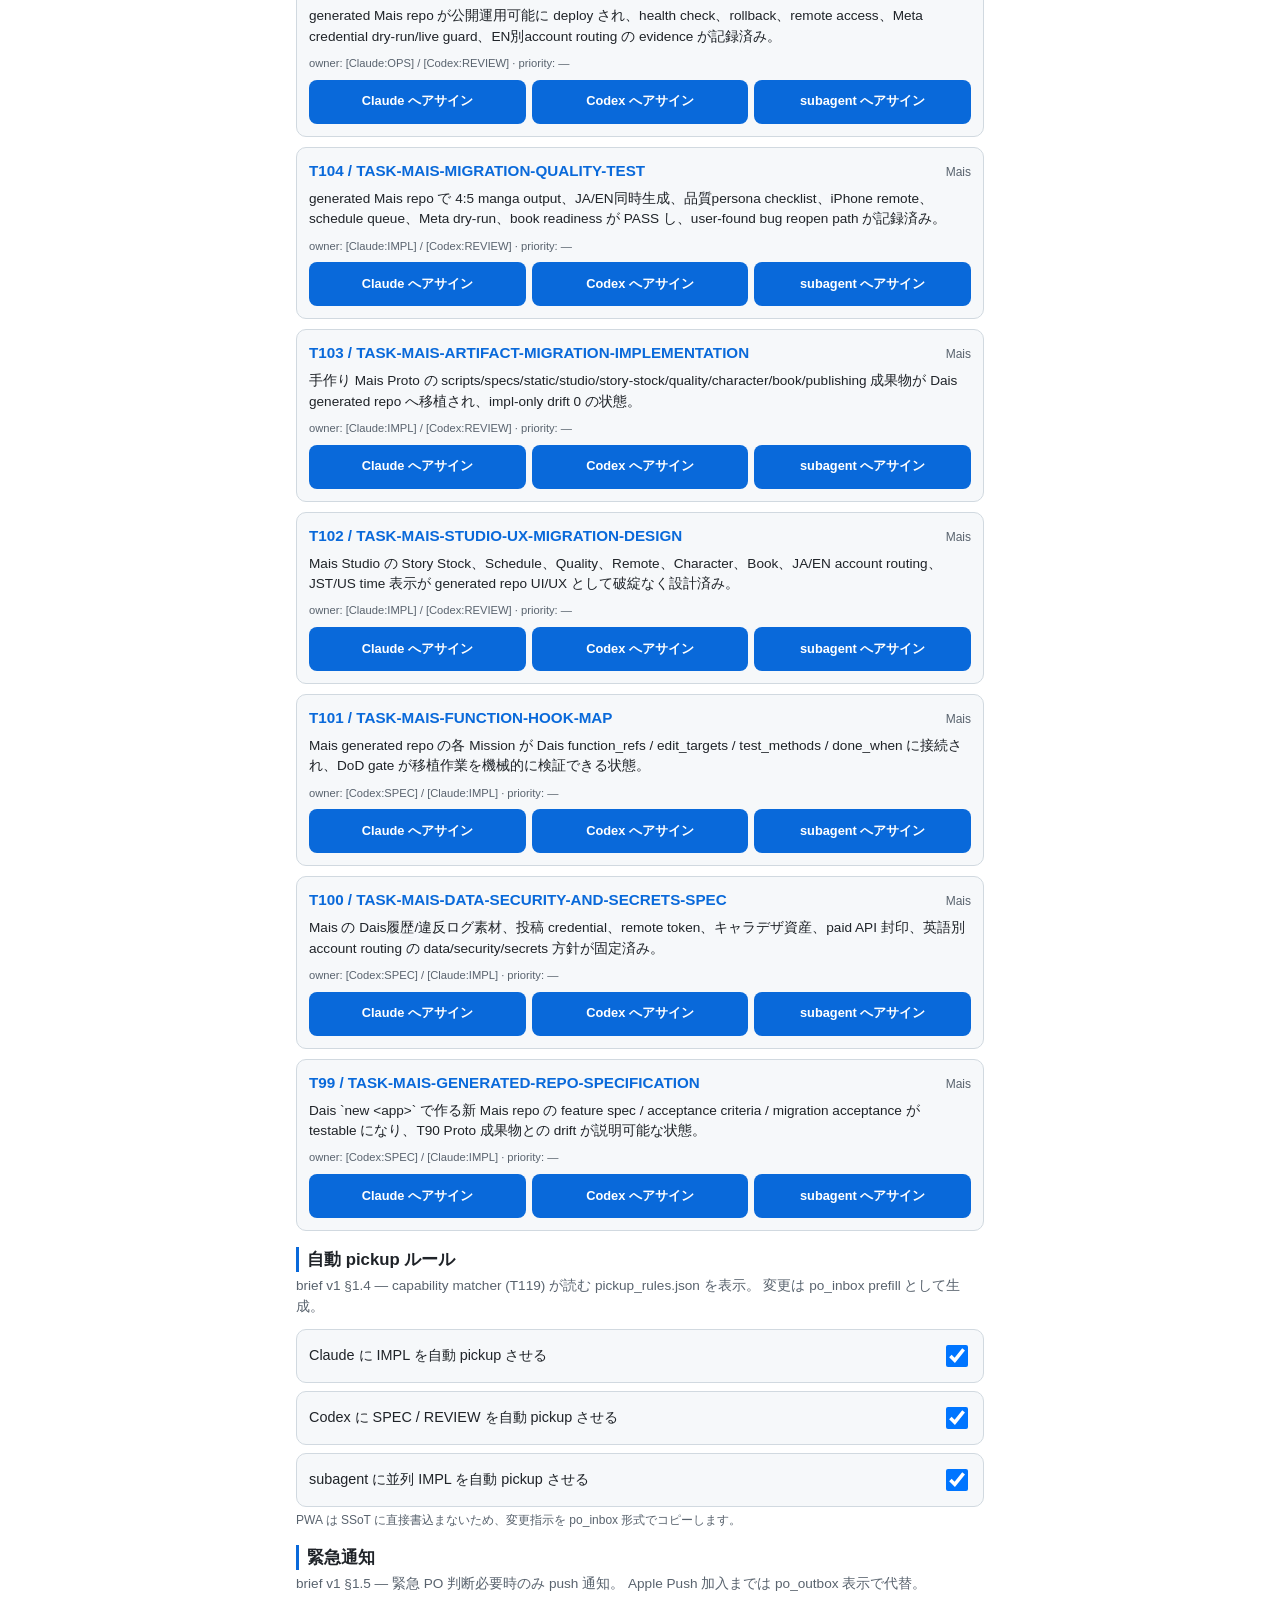
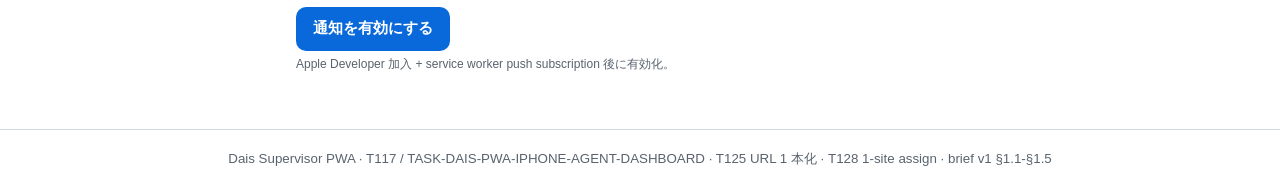
==== commit 32eb90dd: "Publish dev-system status page" ====
--- a/pwa/index.html
+++ b/pwa/index.html
@@ -80,7 +80,7 @@
       <!-- 各 row は app.js renderProgressBoard() が動的に生成し、 class="task-clickable" -->
       <!-- + role="button" + tabindex="0" + cursor: pointer (style.css) でアサイン可能化 -->
       <h2 class="section-title">クリックでアサイン</h2>
-      <p class="section-desc">QUEUED / IN_PROGRESS / LOCAL_DONE の task を click → 「GitHub Issue で送信」 で 1 タップ assign。重い task は「分解する」から親子タスク化を依頼できます。 DONE は click 対象外。</p>
+      <p class="section-desc">QUEUED / IN_PROGRESS / LOCAL_DONE の task を click → 「GitHub Issue で送信」 で 1 タップ assign。PENDING_CONFIRMATION は「PO 確認済」で Gate G event を生成。重い task は「分解する」から親子タスク化を依頼できます。 DONE は click 対象外。</p>
       <ul class="task-list progress-board-list" id="progress-board-list" aria-live="polite" data-row-role="button" data-row-class="task-clickable" style="cursor: pointer;">
         <li class="empty">読み込み中…</li>
       </ul>
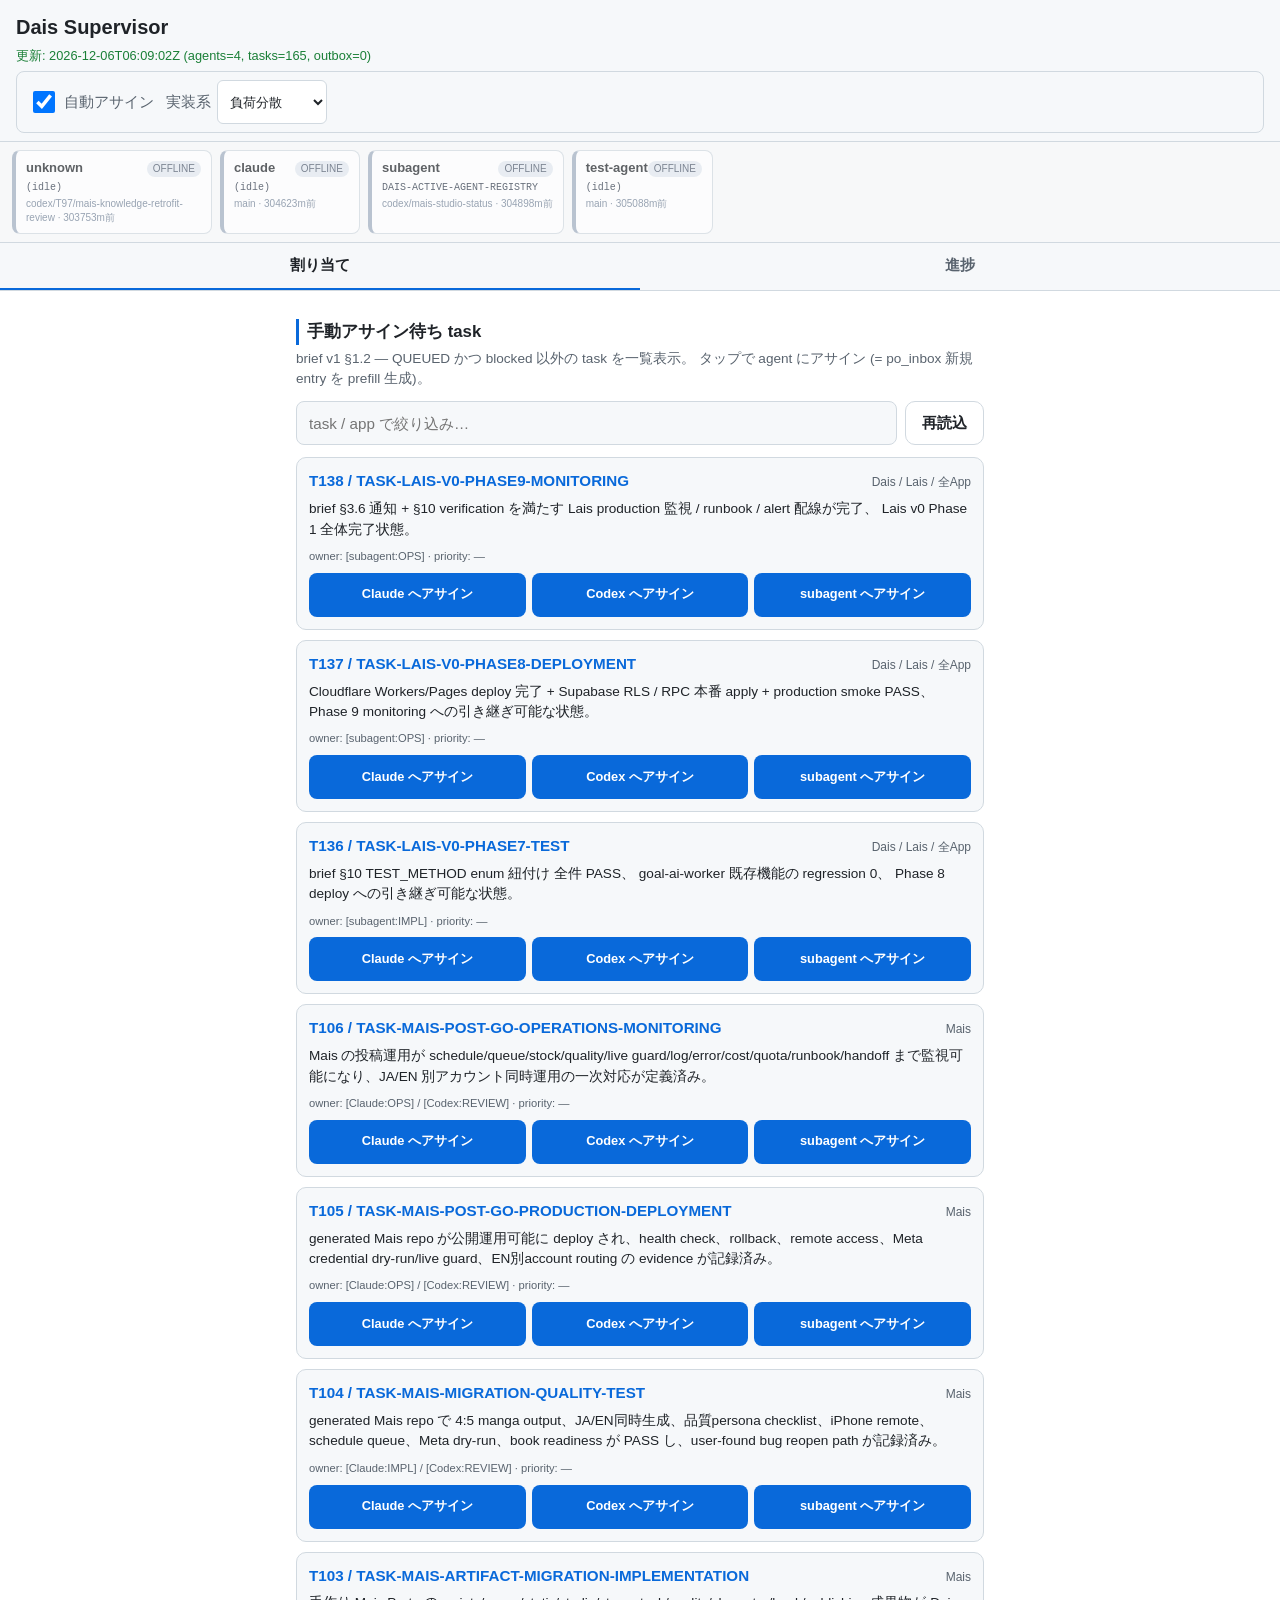
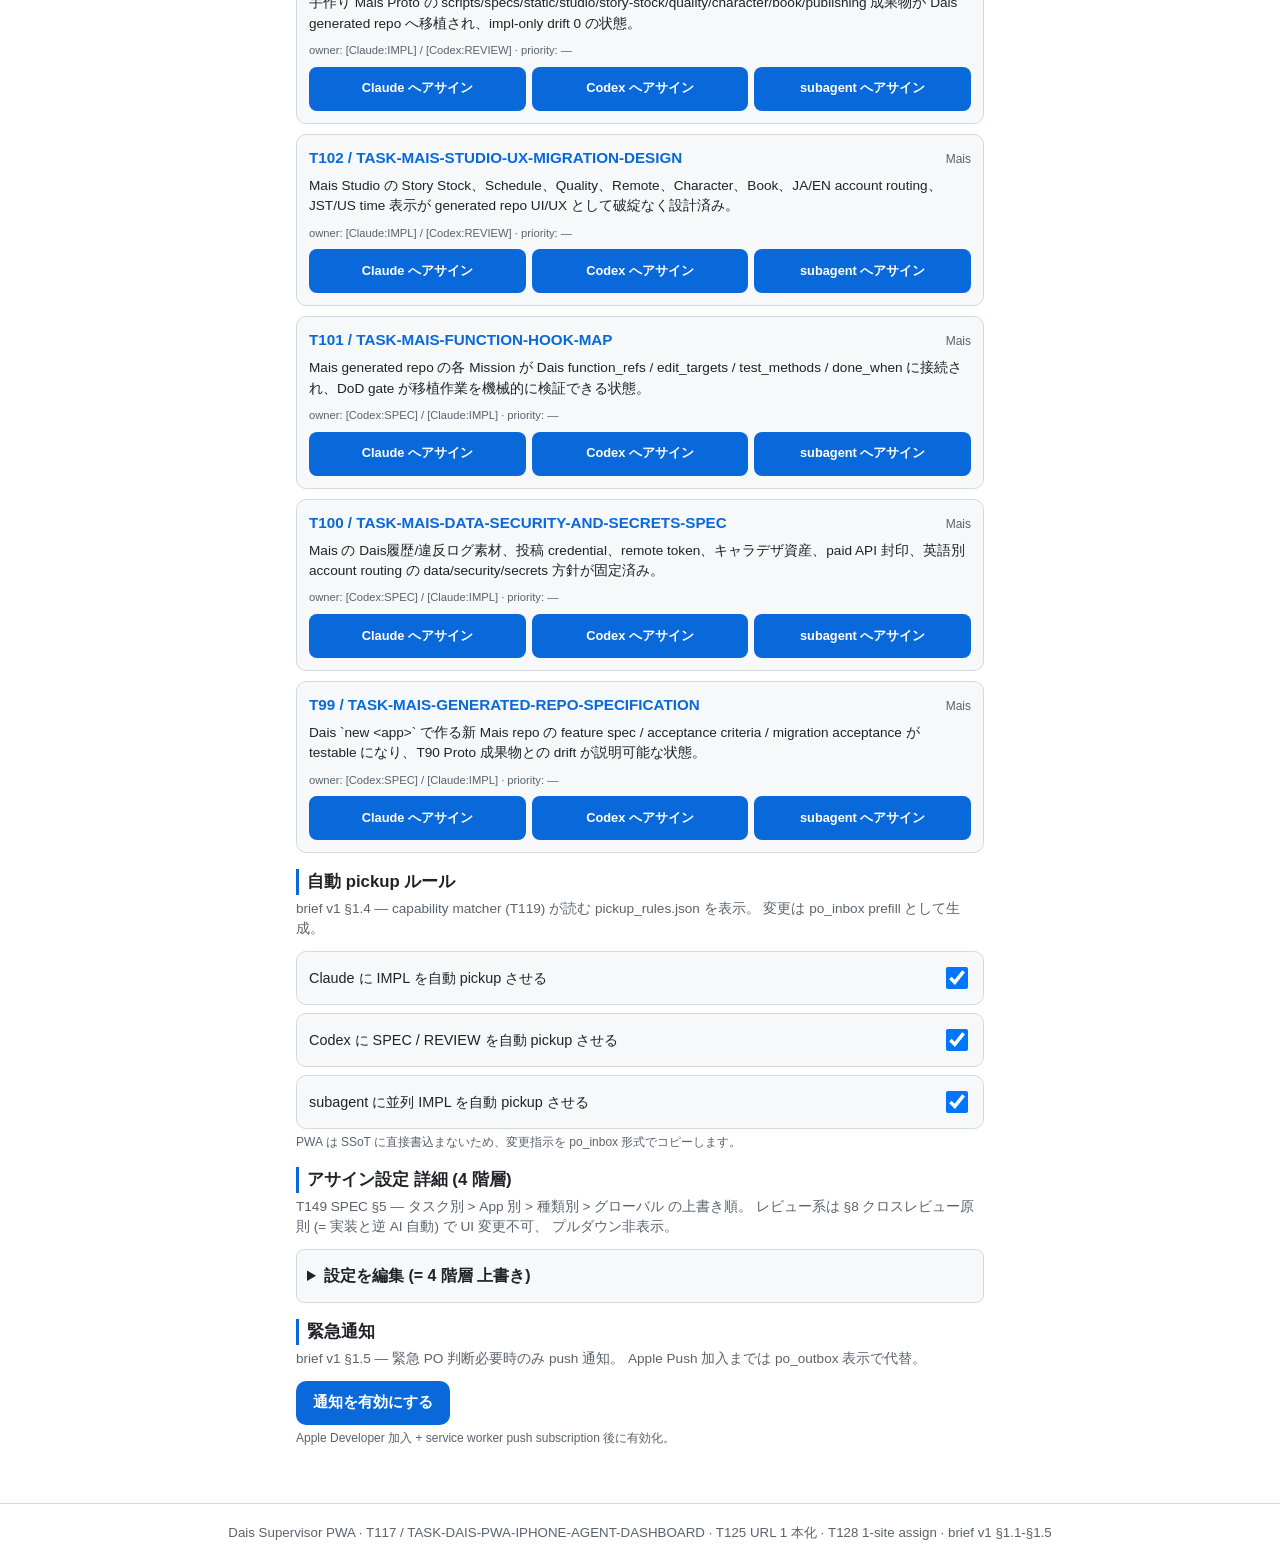
==== commit 07700ae1: "Publish dev-system status page" ====
--- a/pwa/index.html
+++ b/pwa/index.html
@@ -19,6 +19,23 @@
   <header class="app-header">
     <h1>Dais Supervisor</h1>
     <div class="status-line" id="status-line">起動中…</div>
+    <!-- T172 / TASK-DAIS-ASSIGN-SETTINGS-IMPL (T149 SPEC §3.1 / §4 / §9) -->
+    <!-- ページトップ クイック切替: 自動アサイン ON/OFF + 実装系 default + 未アサイン警告 -->
+    <div class="assign-settings-bar" id="assign-settings-bar" data-section="assign_settings">
+      <label class="assign-settings-toggle-wrap" for="assign-settings-toggle">
+        <input type="checkbox" id="assign-settings-toggle" data-assign-settings="auto_assign_enabled" aria-label="自動アサイン ON/OFF" />
+        <span class="assign-settings-label">自動アサイン</span>
+      </label>
+      <label class="assign-settings-priority-wrap" for="assign-settings-priority">
+        <span class="assign-settings-label">実装系</span>
+        <select id="assign-settings-priority" data-assign-settings="global.impl" aria-label="実装系 priority">
+          <option value="claude_priority">Claude 優先</option>
+          <option value="codex_priority">Codex 優先</option>
+          <option value="load_balance">負荷分散</option>
+        </select>
+      </label>
+      <span class="assign-unassigned-badge" id="assign-unassigned-badge" hidden role="status" aria-live="polite"></span>
+    </div>
   </header>
 
   <!-- 全 agent 状態 strip (常時表示、 PO 質問「active/offline/作業中」 に対応) -->
@@ -64,6 +81,96 @@
       </div>
       <p class="hint">PWA は SSoT に直接書込まないため、変更指示を po_inbox 形式でコピーします。</p>
 
+      <!-- T172 / TASK-DAIS-ASSIGN-SETTINGS-IMPL (T149 SPEC §12.2 / §5 / §8) -->
+      <!-- 設定画面 詳細: 4 階層 (グローバル / App / 種類 / task)、 review はクロスレビュー固定 (UI 非表示)。 -->
+      <h2 class="section-title">アサイン設定 詳細 (4 階層)</h2>
+      <p class="section-desc">T149 SPEC §5 — タスク別 &gt; App 別 &gt; 種類別 &gt; グローバル の上書き順。 レビュー系は §8 クロスレビュー原則 (= 実装と逆 AI 自動) で UI 変更不可、 プルダウン非表示。</p>
+      <details class="assign-settings-detail" id="assign-settings-detail" data-section="assign_settings_detail">
+        <summary>設定を編集 (= 4 階層 上書き)</summary>
+        <div class="assign-settings-grid">
+          <div class="assign-settings-section">
+            <h3>種類別 (= グローバル上書き)</h3>
+            <label>Impl(中)
+              <select data-kind="impl_medium">
+                <option value="">(未指定)</option>
+                <option value="claude_priority">Claude 優先</option>
+                <option value="codex_priority">Codex 優先</option>
+                <option value="load_balance">負荷分散</option>
+              </select>
+            </label>
+            <label>Impl(大)
+              <select data-kind="impl_large">
+                <option value="">(未指定)</option>
+                <option value="claude_priority">Claude 優先</option>
+                <option value="codex_priority">Codex 優先</option>
+                <option value="load_balance">負荷分散</option>
+              </select>
+            </label>
+            <label>OPS
+              <select data-kind="ops">
+                <option value="">(未指定)</option>
+                <option value="claude_priority">Claude 優先</option>
+                <option value="codex_priority">Codex 優先</option>
+                <option value="load_balance">負荷分散</option>
+              </select>
+            </label>
+          </div>
+          <div class="assign-settings-section">
+            <h3>App 別 (= 種類別を上書き)</h3>
+            <label>Lais
+              <select data-app="lais">
+                <option value="">(未指定)</option>
+                <option value="claude_priority">Claude 優先</option>
+                <option value="codex_priority">Codex 優先</option>
+                <option value="load_balance">負荷分散</option>
+              </select>
+            </label>
+            <label>Mais
+              <select data-app="mais">
+                <option value="">(未指定)</option>
+                <option value="claude_priority">Claude 優先</option>
+                <option value="codex_priority">Codex 優先</option>
+                <option value="load_balance">負荷分散</option>
+              </select>
+            </label>
+            <label>Dais
+              <select data-app="dais">
+                <option value="">(未指定)</option>
+                <option value="claude_priority">Claude 優先</option>
+                <option value="codex_priority">Codex 優先</option>
+                <option value="load_balance">負荷分散</option>
+              </select>
+            </label>
+          </div>
+          <div class="assign-settings-section assign-task-override-section">
+            <h3>タスク別 (= App 別を上書き)</h3>
+            <div class="assign-task-override-form">
+              <label>Task ID
+                <input id="assign-settings-task-id" type="text" placeholder="T172 / TASK-..." autocomplete="off" />
+              </label>
+              <label>Priority
+                <select id="assign-settings-task-priority">
+                  <option value="">(未指定)</option>
+                  <option value="claude_priority">Claude 優先</option>
+                  <option value="codex_priority">Codex 優先</option>
+                  <option value="load_balance">負荷分散</option>
+                </select>
+              </label>
+              <button id="assign-settings-task-add" class="ghost-btn" type="button">追加</button>
+            </div>
+            <ul id="assign-settings-task-list" class="assign-task-override-list" aria-live="polite">
+              <li class="empty">タスク別 override なし</li>
+            </ul>
+          </div>
+        </div>
+        <!-- §8 クロスレビュー UI: review プルダウンは存在しないこと自体が仕様。 -->
+        <!-- 既存実装で誤って描画されたら強制非表示にする hidden hook 配備 (= JS が確認)。 -->
+        <div id="assign-settings-review-selector" hidden style="display:none;" data-cross-review-locked="true">
+          <!-- §8 例外なし、 cross_review_locked enum 固定。 UI 上で表示されない。 -->
+        </div>
+        <p class="hint">タスク別 override は localStorage に保存し、PWA から SSoT へは直接書き込みません。 詳細は <code>docs/dais_assign_settings_spec.md</code> §5 / §11.5 階層判定擬似コード。</p>
+      </details>
+
       <h2 class="section-title">緊急通知</h2>
       <p class="section-desc">brief v1 §1.5 — 緊急 PO 判断必要時のみ push 通知。 Apple Push 加入までは po_outbox 表示で代替。</p>
       <button id="push-toggle" class="primary-btn" type="button">通知を有効にする</button>
@@ -123,6 +230,19 @@
         <p class="section-desc">T139 — depends_on / parent_of / parallel_with の Mission 結合と、 critical_input_from で BLOCK 判定 されている task を一覧。 PO 直命 2026-05-09「Task 同士を結ぶ仕組み、 親子 / 並列 OK 一目」 反映。</p>
         <ul class="mission-graph-list" id="mission-graph-list" aria-live="polite">
           <li class="empty">読み込み中…</li>
+        </ul>
+
+        <!-- T163 / TASK-DAIS-PARENT-CHILD-DETECTOR-IMPL -->
+        <!-- 詳細カード「関連 task suggest」 section の anchor。 t_progress.json -->
+        <!-- の各 task entry に projection-only field `parent_child_suggest` が -->
+        <!-- 載り、 app.js renderParentChildSuggestSection() が描画する。 SSoT -->
+        <!-- (Mission Queue / TASK detail) は detector が直接 mutate しない -->
+        <!-- (T148 §4.2 自動書込禁止)。 [Apply] / [Edit] / [Skip] は po_inbox -->
+        <!-- prefill 経由で確定書込する手順を提示する。 -->
+        <h2 class="section-title">関連 task suggest (T148 / parent_child_suggest)</h2>
+        <p class="section-desc">T163 — 6 素性 scoring (= name 前方一致 / changed_files / brief 章 / App+Phase / Jaccard / function_refs) で score &ge; 0.3 の関連 task を suggest。 score 単独で SSoT は更新しません。 Apply / Edit / Skip は po_inbox prefill を生成します。</p>
+        <ul class="parent-child-suggest-list" id="parent-child-suggest-list" aria-live="polite" data-section="parent_child_suggest">
+          <li class="empty">関連 task suggest 読み込み中… (detector 未走査時は空のままです)</li>
         </ul>
       </details>
     </section>
--- a/pwa/style.css
+++ b/pwa/style.css
@@ -713,3 +713,126 @@
   .edge-critical { background: #742a2a; color: #fed7d7; }
   .edge-clarification { background: #744210; color: #fefcbf; }
 }
+
+/* T172 / TASK-DAIS-ASSIGN-SETTINGS-IMPL (T149 SPEC §3 / §4 / §9 / §12) */
+.assign-settings-bar {
+  display: flex;
+  align-items: center;
+  gap: 12px;
+  flex-wrap: wrap;
+  padding: 8px 12px;
+  background: var(--bg-elev);
+  border: 1px solid var(--border);
+  border-radius: 8px;
+  margin: 6px 0 0 0;
+  font-size: 0.95rem;
+}
+.assign-settings-toggle-wrap,
+.assign-settings-priority-wrap {
+  display: inline-flex;
+  align-items: center;
+  gap: 6px;
+}
+.assign-settings-toggle-wrap input[type="checkbox"] {
+  width: 22px; height: 22px;
+}
+.assign-settings-priority-wrap select {
+  min-height: var(--tap-min);
+  padding: 4px 8px;
+  border-radius: 6px;
+  border: 1px solid var(--border);
+  background: var(--bg);
+  color: var(--fg);
+}
+.assign-settings-label { color: var(--fg-muted); }
+.assign-unassigned-badge {
+  margin-left: auto;
+  padding: 4px 10px;
+  border-radius: 999px;
+  font-weight: 600;
+  font-size: 0.85rem;
+  border: 1px solid var(--border);
+}
+.assign-unassigned-badge.badge-yellow { background: var(--warn); color: #1f1300; }
+.assign-unassigned-badge.badge-red { background: var(--danger); color: #fff; }
+.assign-settings-detail {
+  margin: 12px 0;
+  padding: 8px 10px;
+  background: var(--bg-elev);
+  border: 1px solid var(--border);
+  border-radius: 8px;
+}
+.assign-settings-detail summary {
+  cursor: pointer;
+  padding: 6px 0;
+  font-weight: 600;
+}
+.assign-settings-grid {
+  display: grid;
+  grid-template-columns: 1fr;
+  gap: 12px;
+  margin-top: 8px;
+}
+@media (min-width: 600px) {
+  .assign-settings-grid { grid-template-columns: 1fr 1fr; }
+}
+.assign-settings-section h3 {
+  margin: 4px 0;
+  font-size: 1rem;
+  color: var(--fg-muted);
+}
+.assign-settings-section label {
+  display: flex;
+  flex-direction: column;
+  gap: 4px;
+  margin: 6px 0;
+}
+.assign-settings-section select,
+.assign-settings-section input[type="text"] {
+  min-height: var(--tap-min);
+  padding: 4px 8px;
+  border-radius: 6px;
+  border: 1px solid var(--border);
+  background: var(--bg);
+  color: var(--fg);
+}
+.assign-task-override-form {
+  display: grid;
+  grid-template-columns: 1fr;
+  gap: 8px;
+}
+.assign-task-override-form button {
+  min-height: var(--tap-min);
+  align-self: end;
+}
+.assign-task-override-list {
+  list-style: none;
+  margin: 8px 0 0 0;
+  padding: 0;
+  display: grid;
+  gap: 6px;
+}
+.assign-task-override-item {
+  display: flex;
+  align-items: center;
+  justify-content: space-between;
+  gap: 8px;
+  padding: 6px 8px;
+  border: 1px solid var(--border);
+  border-radius: 6px;
+  background: var(--bg);
+}
+.assign-task-override-item button {
+  min-height: 32px;
+}
+@media (min-width: 760px) {
+  .assign-task-override-form {
+    grid-template-columns: 1fr 1fr auto;
+  }
+}
+/* §8 クロスレビュー UI 強制 非表示 (= cross_review_locked) */
+#assign-settings-review-selector,
+[data-cross-review-locked="true"] {
+  display: none !important;
+  visibility: hidden;
+}
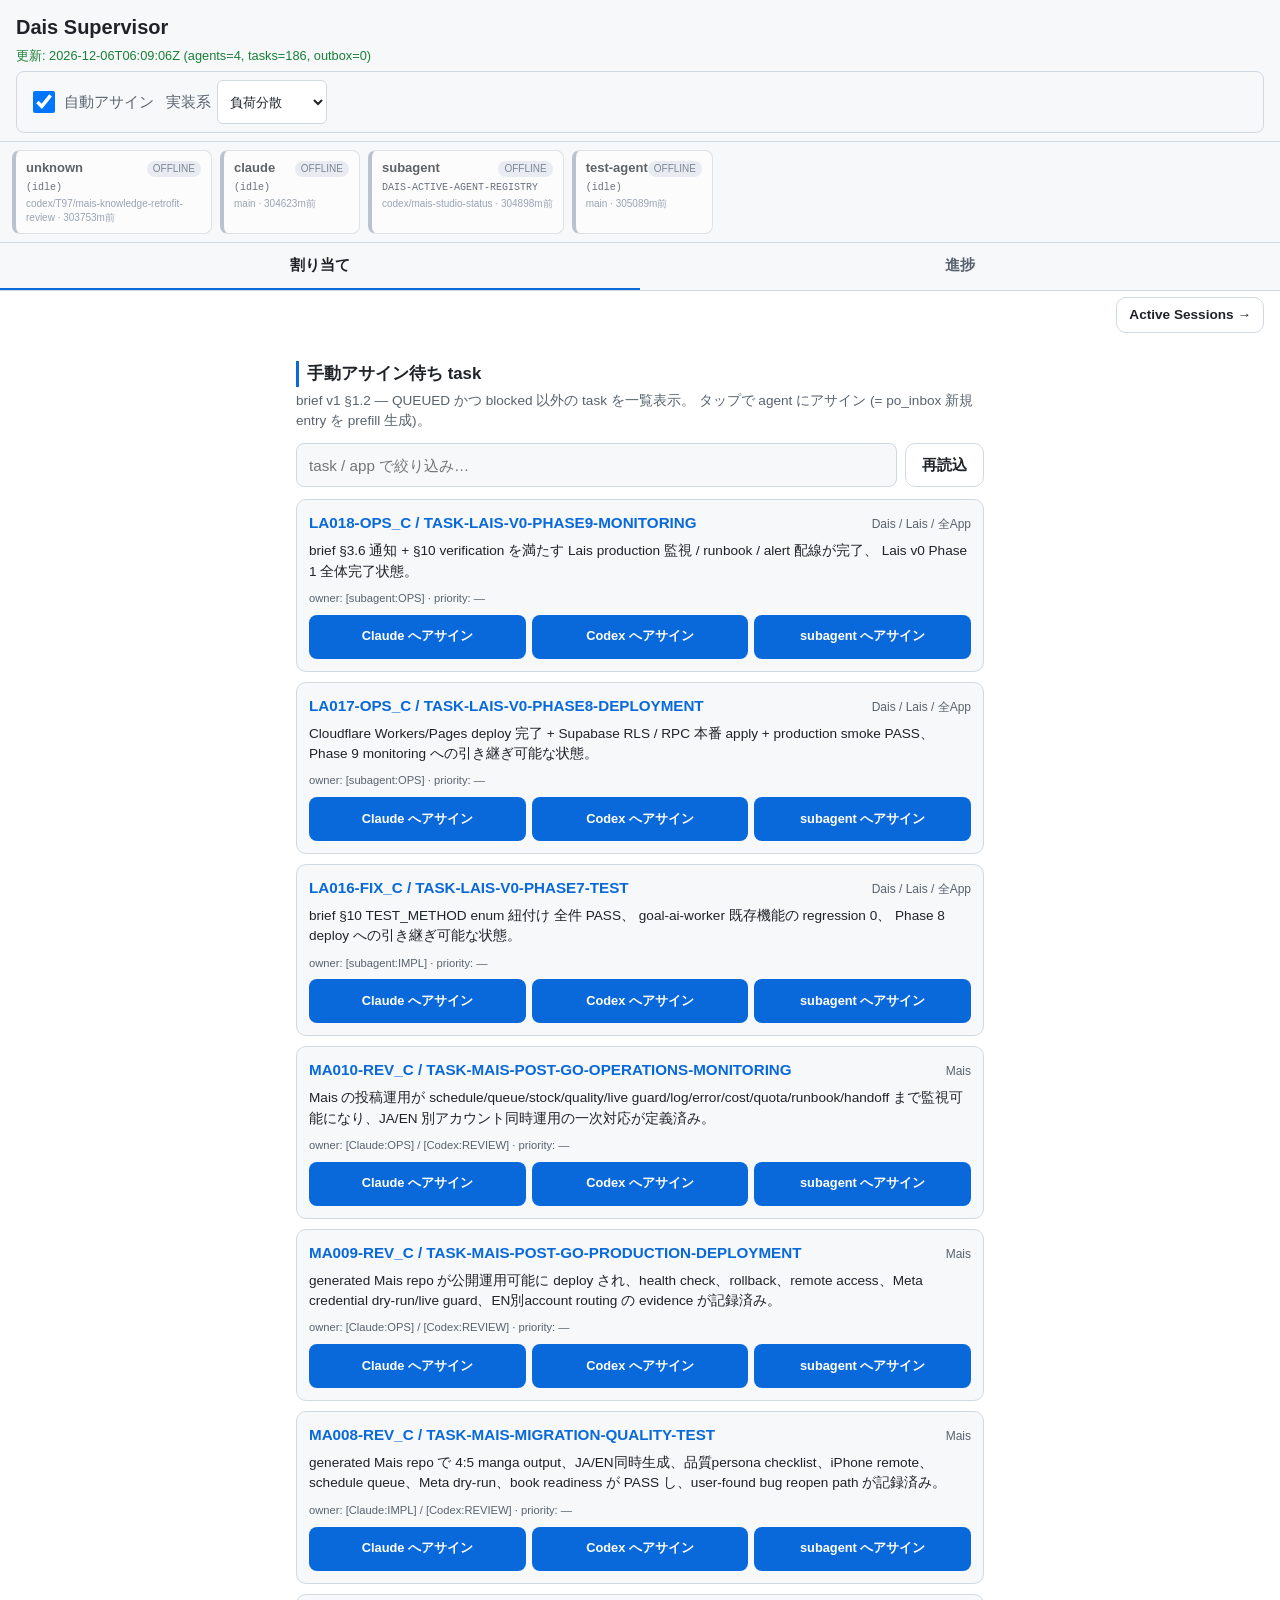
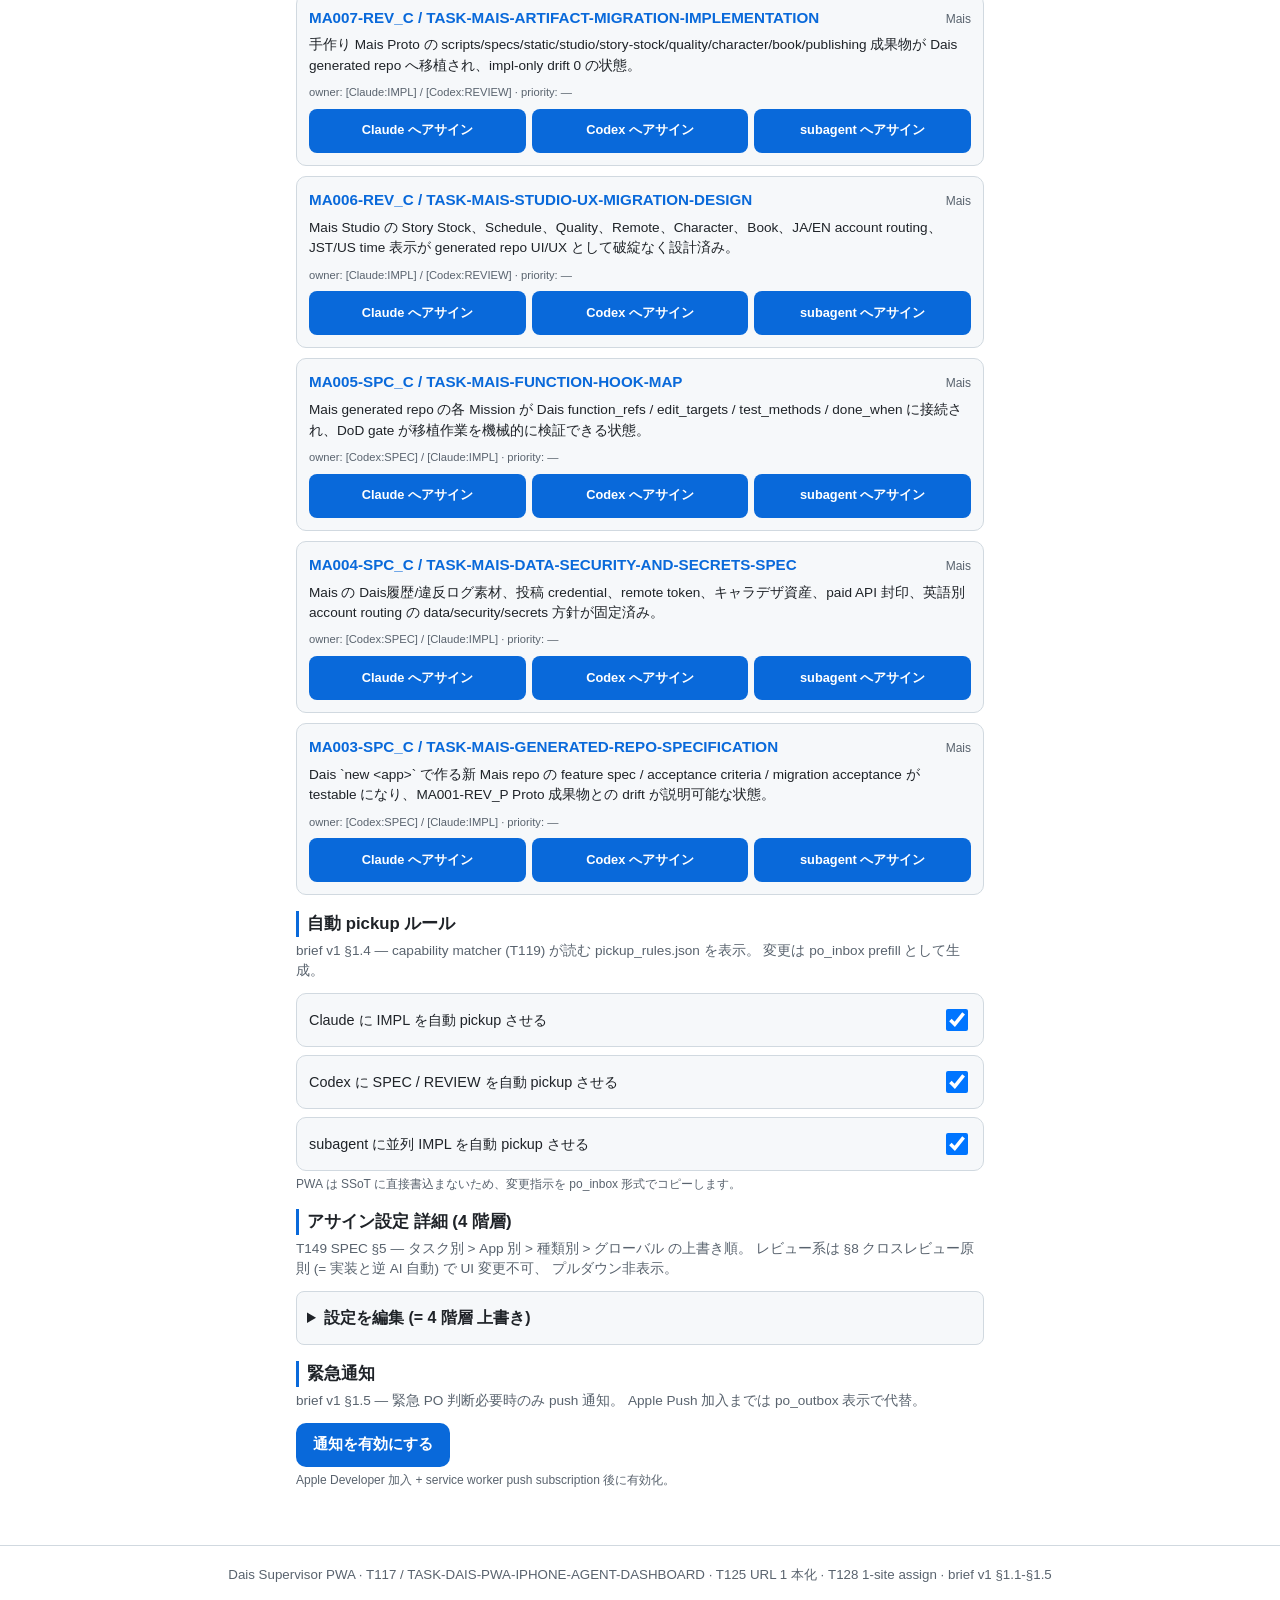
==== commit 63dd7701: "Publish dev-system status page" ====
--- a/pwa/index.html
+++ b/pwa/index.html
@@ -48,6 +48,15 @@
     <button class="tab-btn" role="tab" aria-selected="false" aria-controls="tab-progress" data-tab="progress" id="tabbtn-progress">進捗</button>
   </nav>
 
+  <!-- P1-T1 / DA141-INF_P / TASK-DAIS-PHASE1-T1-PWS-ACTIVE-SESSIONS
+       Active Sessions Panel (= 16-32 agent の claim / branch / worktree /
+       heartbeat freshness / 重複 claim を表示する別 page) への navigation。 -->
+  <nav class="active-sessions-nav-link" aria-label="Active Sessions">
+    <a class="ghost-btn" href="./active-sessions.html" id="nav-active-sessions">
+      Active Sessions →
+    </a>
+  </nav>
+
   <main class="tab-content">
     <!-- ============================================================ -->
     <!-- タブ 1: 割り当て -->
--- a/pwa/style.css
+++ b/pwa/style.css
@@ -836,3 +836,213 @@
   display: none !important;
   visibility: hidden;
 }
+
+/* ─────────────────────────────────────────────────────────────────────────
+ * P1-T1 / DA141-INF_P / TASK-DAIS-PHASE1-T1-PWS-ACTIVE-SESSIONS
+ * Active Sessions Panel (= docs/pwa/active-sessions.html + active-sessions.js)
+ *
+ * Goals:
+ *   - 16-32 agent rows fit without UI breakage
+ *   - heartbeat freshness: green (.hb-fresh) / yellow (.hb-stale) / red (.hb-dead)
+ *   - duplicate-claim warning bar (.active-sessions-warn)
+ *   - mobile breakpoint @ 640px → table collapses to stacked cards
+ * ───────────────────────────────────────────────────────────────────────── */
+
+.active-sessions-nav-link {
+  display: flex;
+  justify-content: flex-end;
+  padding: 6px 16px 0;
+}
+.active-sessions-nav-link .ghost-btn {
+  text-decoration: none;
+  display: inline-flex;
+  align-items: center;
+  font-size: 0.85rem;
+  padding: 6px 12px;
+  min-height: 36px;
+}
+
+.active-sessions-nav {
+  display: flex;
+  gap: 8px;
+  margin-top: 6px;
+  flex-wrap: wrap;
+}
+.active-sessions-nav .ghost-btn {
+  text-decoration: none;
+  display: inline-flex;
+  align-items: center;
+  font-size: 0.85rem;
+  padding: 6px 10px;
+  min-height: 36px;
+}
+
+.active-sessions-main {
+  padding: 12px 16px 32px;
+  max-width: 1100px;
+  margin: 0 auto;
+}
+
+.active-sessions-summary {
+  display: grid;
+  grid-template-columns: repeat(5, 1fr);
+  gap: 8px;
+  margin-bottom: 12px;
+}
+.active-sessions-summary .kpi-num {
+  color: var(--accent);
+  font-size: 1.4rem;
+}
+.active-sessions-summary .kpi-num.kpi-fresh { color: var(--ok); }
+.active-sessions-summary .kpi-num.kpi-stale { color: var(--warn); }
+.active-sessions-summary .kpi-num.kpi-dead  { color: var(--danger); }
+.active-sessions-summary .kpi-num.kpi-dup   { color: var(--warn); }
+
+.active-sessions-controls {
+  display: flex;
+  gap: 8px;
+  margin: 0 0 10px;
+}
+.active-sessions-controls input[type="search"] {
+  flex: 1;
+  min-height: var(--tap-min);
+  padding: 8px 12px;
+  background: var(--bg-elev);
+  color: var(--fg);
+  border: 1px solid var(--border);
+  border-radius: 8px;
+  font-size: 0.95rem;
+  font-family: inherit;
+}
+.active-sessions-controls input[type="search"]:focus {
+  outline: 2px solid var(--accent);
+  outline-offset: -1px;
+}
+
+.active-sessions-warn {
+  background: rgba(210, 153, 34, 0.18);
+  border: 1px solid var(--warn);
+  color: var(--fg);
+  padding: 8px 12px;
+  border-radius: 8px;
+  font-size: 0.85rem;
+  margin: 0 0 10px;
+}
+.active-sessions-warn[hidden] { display: none; }
+
+.active-sessions-table-wrap {
+  border: 1px solid var(--border);
+  border-radius: 10px;
+  overflow: hidden;
+  background: var(--bg-elev);
+}
+
+.active-sessions-table {
+  width: 100%;
+  border-collapse: collapse;
+  font-size: 0.85rem;
+}
+.active-sessions-table thead th {
+  text-align: left;
+  background: var(--bg);
+  color: var(--fg-muted);
+  font-weight: 600;
+  font-size: 0.75rem;
+  text-transform: uppercase;
+  letter-spacing: 0.04em;
+  padding: 8px 10px;
+  border-bottom: 1px solid var(--border);
+  position: sticky;
+  top: 0;
+  z-index: 1;
+}
+.active-sessions-table tbody td {
+  padding: 8px 10px;
+  border-bottom: 1px solid var(--border);
+  vertical-align: top;
+  word-break: break-word;
+}
+.active-sessions-table tbody tr:last-child td { border-bottom: 0; }
+.active-sessions-table tbody tr.active-session-row { transition: background 0.12s ease; }
+.active-sessions-table tbody tr.active-session-row:hover {
+  background: rgba(47, 129, 247, 0.06);
+}
+
+.active-sessions-table .cell-agent { font-weight: 700; }
+.active-sessions-table .cell-task,
+.active-sessions-table .cell-branch,
+.active-sessions-table .cell-worktree,
+.active-sessions-table .cell-hb {
+  font-family: ui-monospace, "SF Mono", Menlo, monospace;
+  font-size: 0.78rem;
+  color: var(--fg-muted);
+}
+.active-sessions-table .cell-age {
+  font-variant-numeric: tabular-nums;
+  white-space: nowrap;
+}
+.active-sessions-empty {
+  text-align: center;
+  color: var(--fg-muted);
+  padding: 16px;
+  font-size: 0.9rem;
+}
+
+/* Heartbeat freshness color classes — matched 1:1 to active-sessions.js. */
+.dot {
+  display: inline-block;
+  width: 10px;
+  height: 10px;
+  border-radius: 50%;
+  vertical-align: baseline;
+  margin-right: 2px;
+}
+.dot-fresh { background: var(--ok); }
+.dot-stale { background: var(--warn); }
+.dot-dead  { background: var(--danger); }
+.dot-unknown { background: var(--fg-muted); }
+
+.active-session-row.hb-fresh { border-left: 3px solid var(--ok); }
+.active-session-row.hb-stale { border-left: 3px solid var(--warn); }
+.active-session-row.hb-dead  { border-left: 3px solid var(--danger); }
+.active-session-row.hb-unknown { border-left: 3px solid var(--fg-muted); }
+
+.active-session-row.row-dup {
+  background: rgba(210, 153, 34, 0.10);
+}
+.active-session-row.row-dup .cell-task::after {
+  content: ' ⚠ dup';
+  color: var(--warn);
+  font-weight: 700;
+}
+
+/* Mobile breakpoint: collapse the table to stacked cards (one row per card). */
+@media (max-width: 640px) {
+  .active-sessions-summary {
+    grid-template-columns: repeat(3, 1fr);
+  }
+  .active-sessions-table thead { display: none; }
+  .active-sessions-table,
+  .active-sessions-table tbody,
+  .active-sessions-table tr,
+  .active-sessions-table td {
+    display: block;
+    width: 100%;
+  }
+  .active-sessions-table tbody tr {
+    border-bottom: 1px solid var(--border);
+    padding: 8px 12px;
+  }
+  .active-sessions-table tbody td {
+    padding: 4px 0;
+    border: 0;
+  }
+  .active-sessions-table tbody td::before {
+    content: attr(data-label) ': ';
+    font-size: 0.7rem;
+    color: var(--fg-muted);
+    text-transform: uppercase;
+    letter-spacing: 0.04em;
+    margin-right: 6px;
+  }
+}
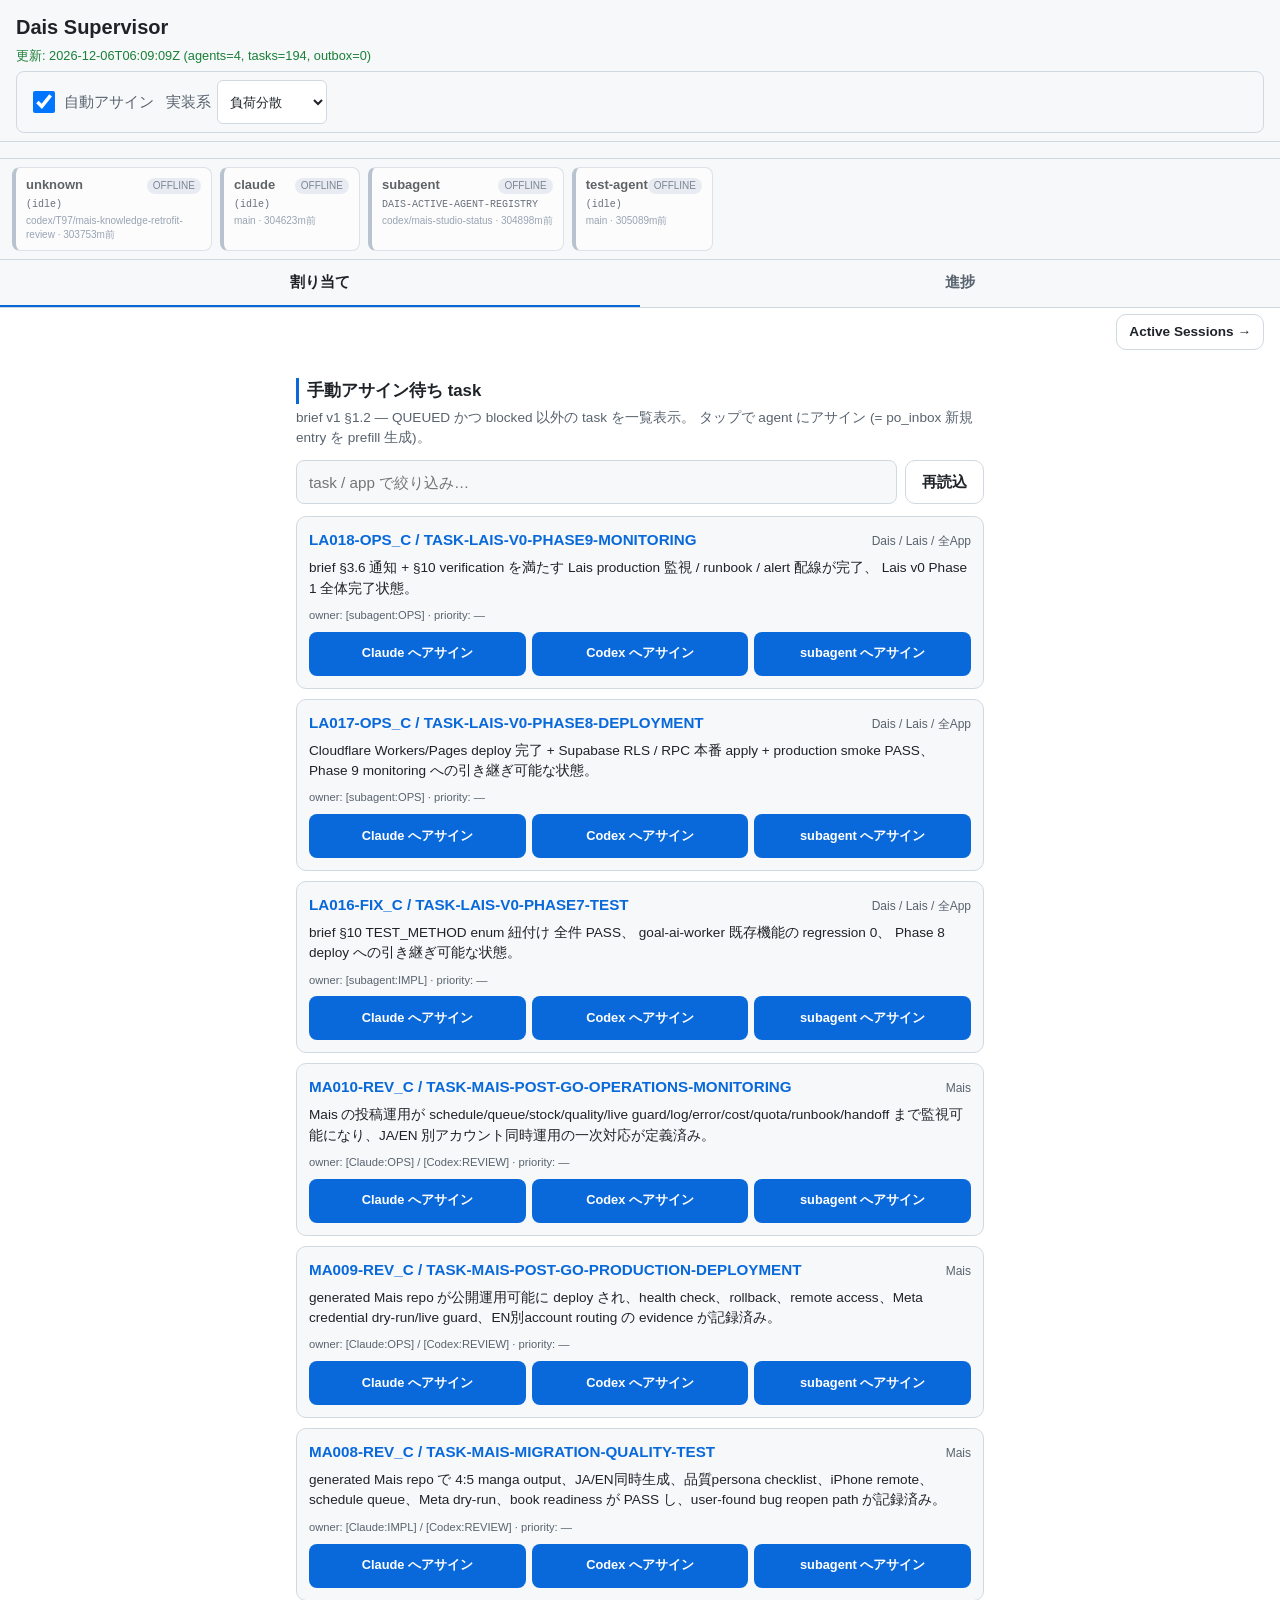
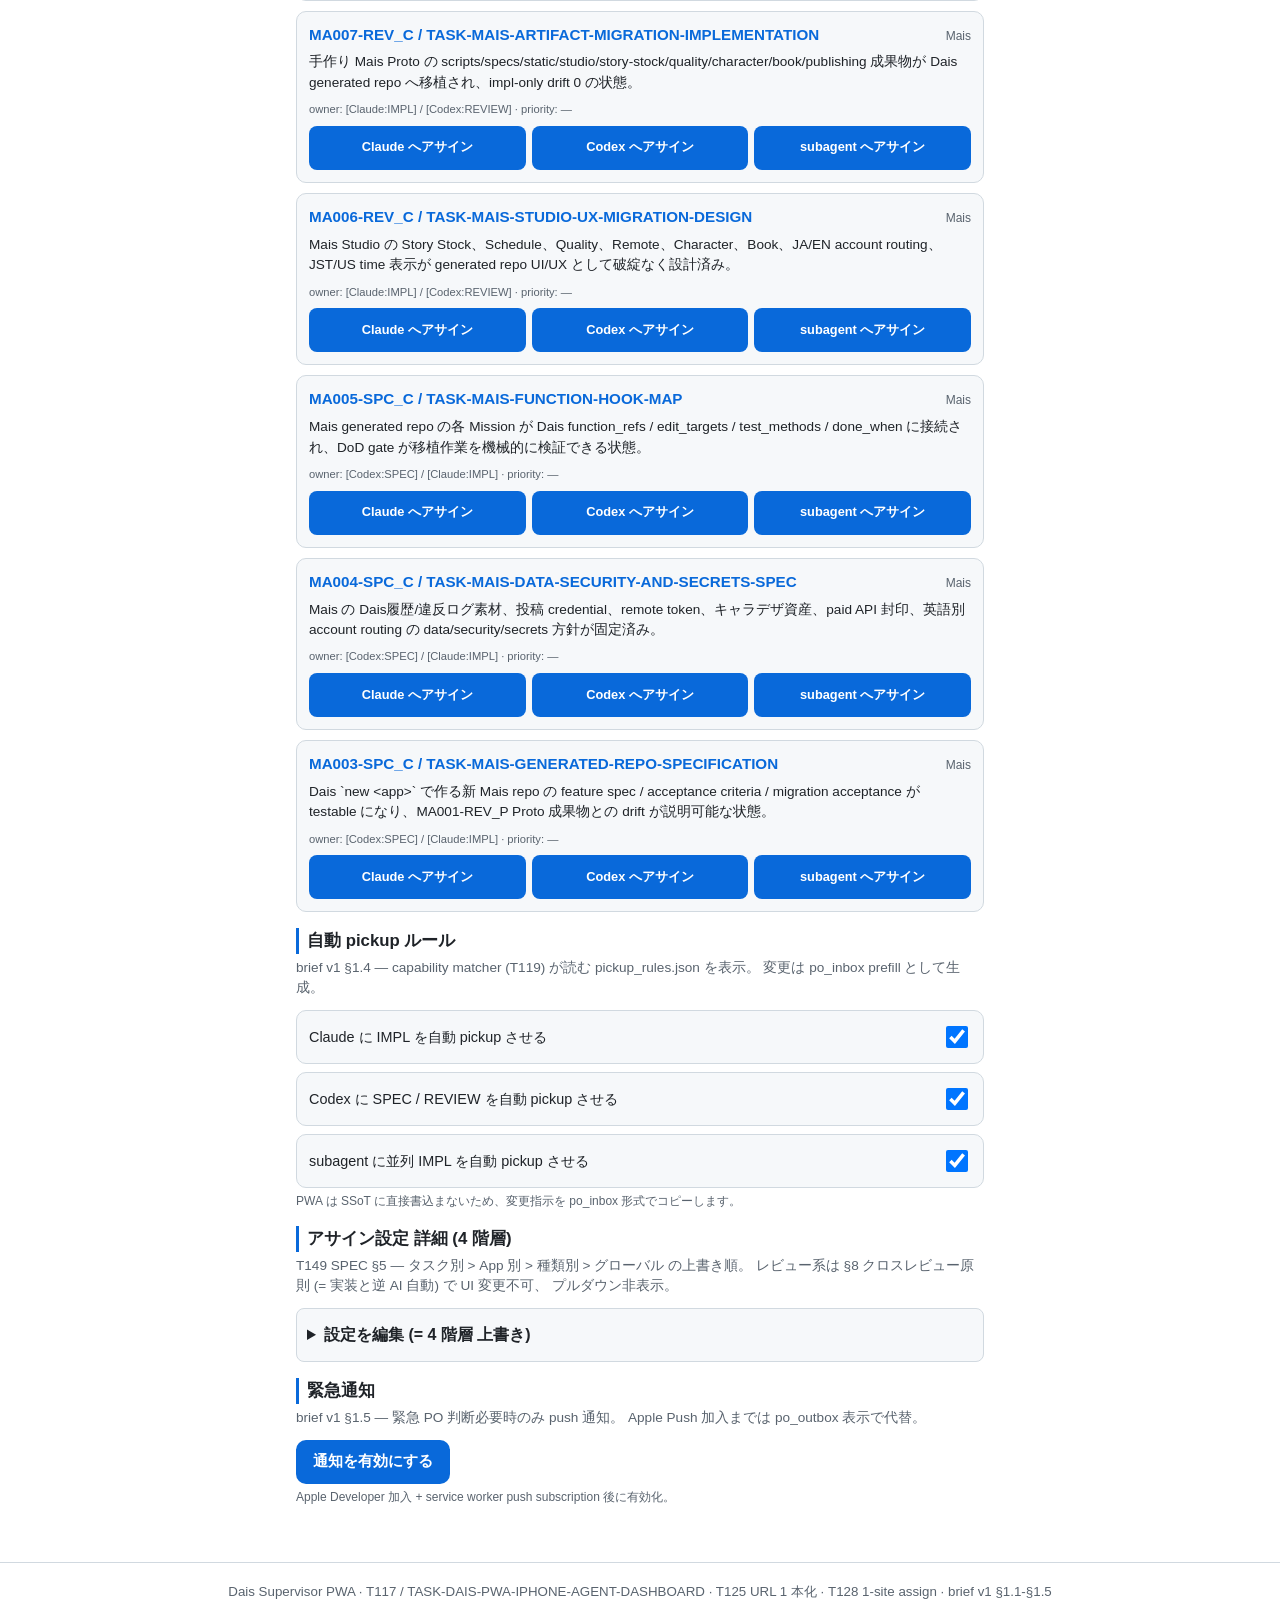
==== commit c651b974: "Publish dev-system status page" ====
--- a/pwa/index.html
+++ b/pwa/index.html
@@ -38,6 +38,12 @@
     </div>
   </header>
 
+  <!-- P1-T3 / DA150-INF_P / TASK-DAIS-PHASE1-T3-PWS-APP-FILTER:
+       App prefix filter chips (DA / LA / MA + すべて). 状態は ?app= URL +
+       localStorage で全 PWS page を横断して保持される。 docs/pwa/app-filter.js
+       が render + persist。 デフォルトは「すべて」 = ALL_APPS sentinel。 -->
+  <div class="app-filter" id="index-app-filter" role="tablist" aria-label="app filter"></div>
+
   <!-- 全 agent 状態 strip (常時表示、 PO 質問「active/offline/作業中」 に対応) -->
   <section class="agent-strip" id="agent-strip" aria-label="Agent 状態 一覧">
     <div class="agent-strip-loading">agent 状態 読み込み中…</div>
@@ -276,6 +282,49 @@
     <small>Dais Supervisor PWA · T117 / TASK-DAIS-PWA-IPHONE-AGENT-DASHBOARD · T125 URL 1 本化 · T128 1-site assign · brief v1 §1.1-§1.5</small>
   </footer>
 
+  <script src="./app-filter.js" defer></script>
   <script src="./app.js" defer></script>
+  <script>
+    // P1-T3 inline boot: render the chip strip on index.html and re-render
+    // task / agent lists when the user toggles. We do not modify app.js itself
+    // — instead we hook into its existing renderProgressBoard / agent-strip
+    // refresh by triggering a synthetic reload via dispatching a 'click' on
+    // the existing refresh button when present, otherwise falling back to a
+    // window event app.js can listen for.
+    (function () {
+      'use strict';
+      if (typeof document === 'undefined' || !window.PwsAppFilter) return;
+      function init() {
+        try {
+          var f = window.PwsAppFilter;
+          function notify() {
+            try {
+              window.dispatchEvent(new CustomEvent('pws:app-filter-changed', {
+                detail: { app: f.getActiveApp() },
+              }));
+            } catch (_) { /* swallow */ }
+          }
+          function reapplyChips() {
+            f.renderFilterChips('index-app-filter', f.getActiveApp(), function (a) {
+              f.setActiveApp(a);
+              notify();
+              reapplyChips();
+            });
+          }
+          f.ensureFilterChipBar({
+            containerId: 'index-app-filter',
+            mainSelector: 'body',
+            onChange: function (app) { f.setActiveApp(app); notify(); reapplyChips(); },
+          });
+          reapplyChips();
+        } catch (_) { /* swallow */ }
+      }
+      if (document.readyState === 'loading') {
+        document.addEventListener('DOMContentLoaded', init);
+      } else {
+        init();
+      }
+    })();
+  </script>
 </body>
 </html>
--- a/pwa/style.css
+++ b/pwa/style.css
@@ -1046,3 +1046,68 @@
     margin-right: 6px;
   }
 }
+
+/* ────────────────────────────────────────────────────────────────────────────
+ * P1-T3 / DA150-INF_P / TASK-DAIS-PHASE1-T3-PWS-APP-FILTER
+ * App prefix filter chip strip (shared across active-sessions / parent-child /
+ * index pages). Vanilla CSS, framework-free, mobile-first.
+ *
+ *   .app-filter             - flex container, wraps to multi-row at <=640px
+ *   .app-filter-chip        - single chip button (DA / LA / MA / すべて)
+ *   .app-filter-chip.active - currently selected chip (= active app prefix)
+ *
+ * Reuses the existing ghost-btn min tap size + accent color tokens.
+ * ──────────────────────────────────────────────────────────────────────────── */
+
+.app-filter {
+  display: flex;
+  flex-wrap: wrap;
+  gap: 6px;
+  padding: 8px 12px;
+  align-items: center;
+  background: var(--bg-elev);
+  border-bottom: 1px solid var(--border);
+}
+
+.app-filter-chip {
+  min-height: var(--tap-min);
+  padding: 6px 14px;
+  border-radius: 999px;
+  border: 1px solid var(--border);
+  background: transparent;
+  color: var(--fg);
+  font-family: inherit;
+  font-size: 0.92rem;
+  font-weight: 600;
+  cursor: pointer;
+  line-height: 1;
+}
+
+.app-filter-chip:focus-visible {
+  outline: 2px solid var(--accent);
+  outline-offset: 2px;
+}
+
+.app-filter-chip.active {
+  background: var(--accent);
+  color: #ffffff;
+  border-color: var(--accent);
+}
+
+.app-filter-chip:active {
+  background: var(--bg-elev);
+}
+
+/* Mobile breakpoint: chips wrap onto 2 rows and shrink slightly so the row
+ * remains thumb-friendly even on a narrow iPhone screen. */
+@media (max-width: 640px) {
+  .app-filter {
+    padding: 6px 10px;
+    gap: 4px;
+  }
+  .app-filter-chip {
+    padding: 6px 10px;
+    font-size: 0.85rem;
+    flex: 0 1 auto;
+  }
+}
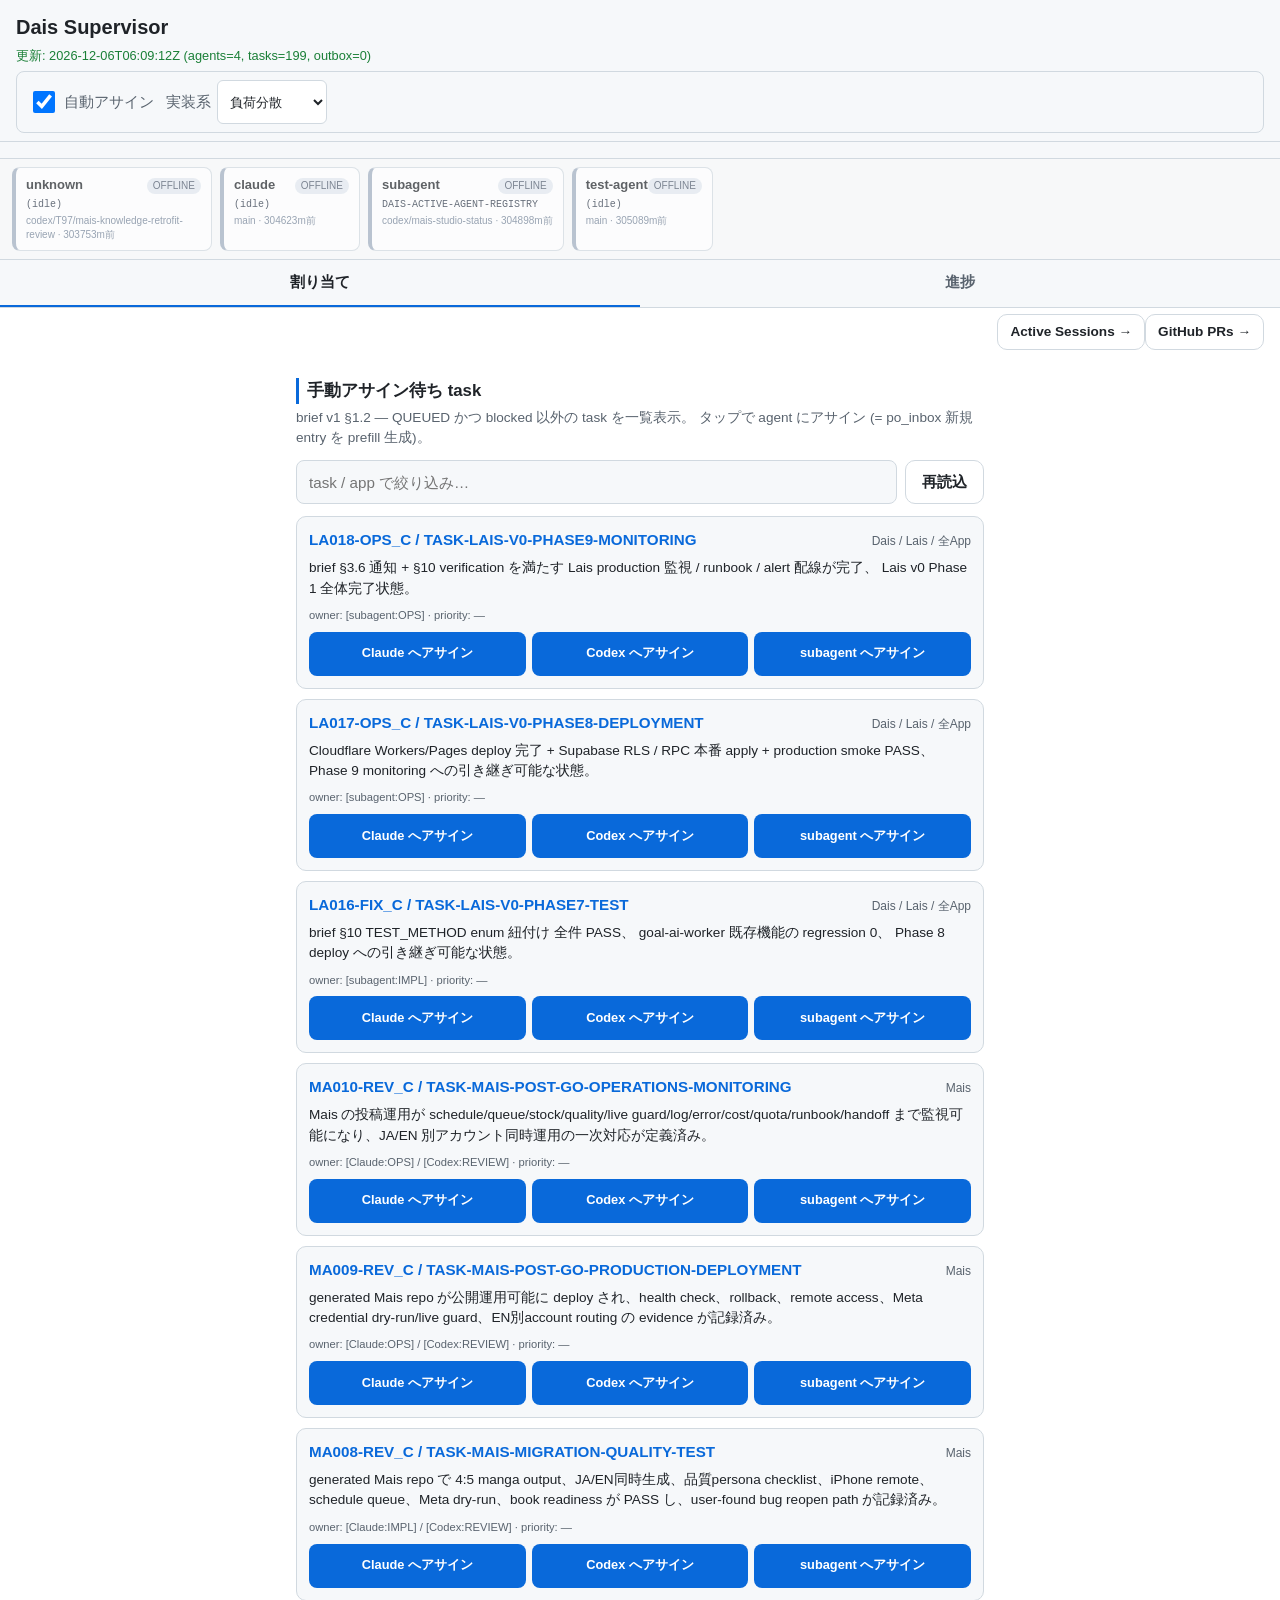
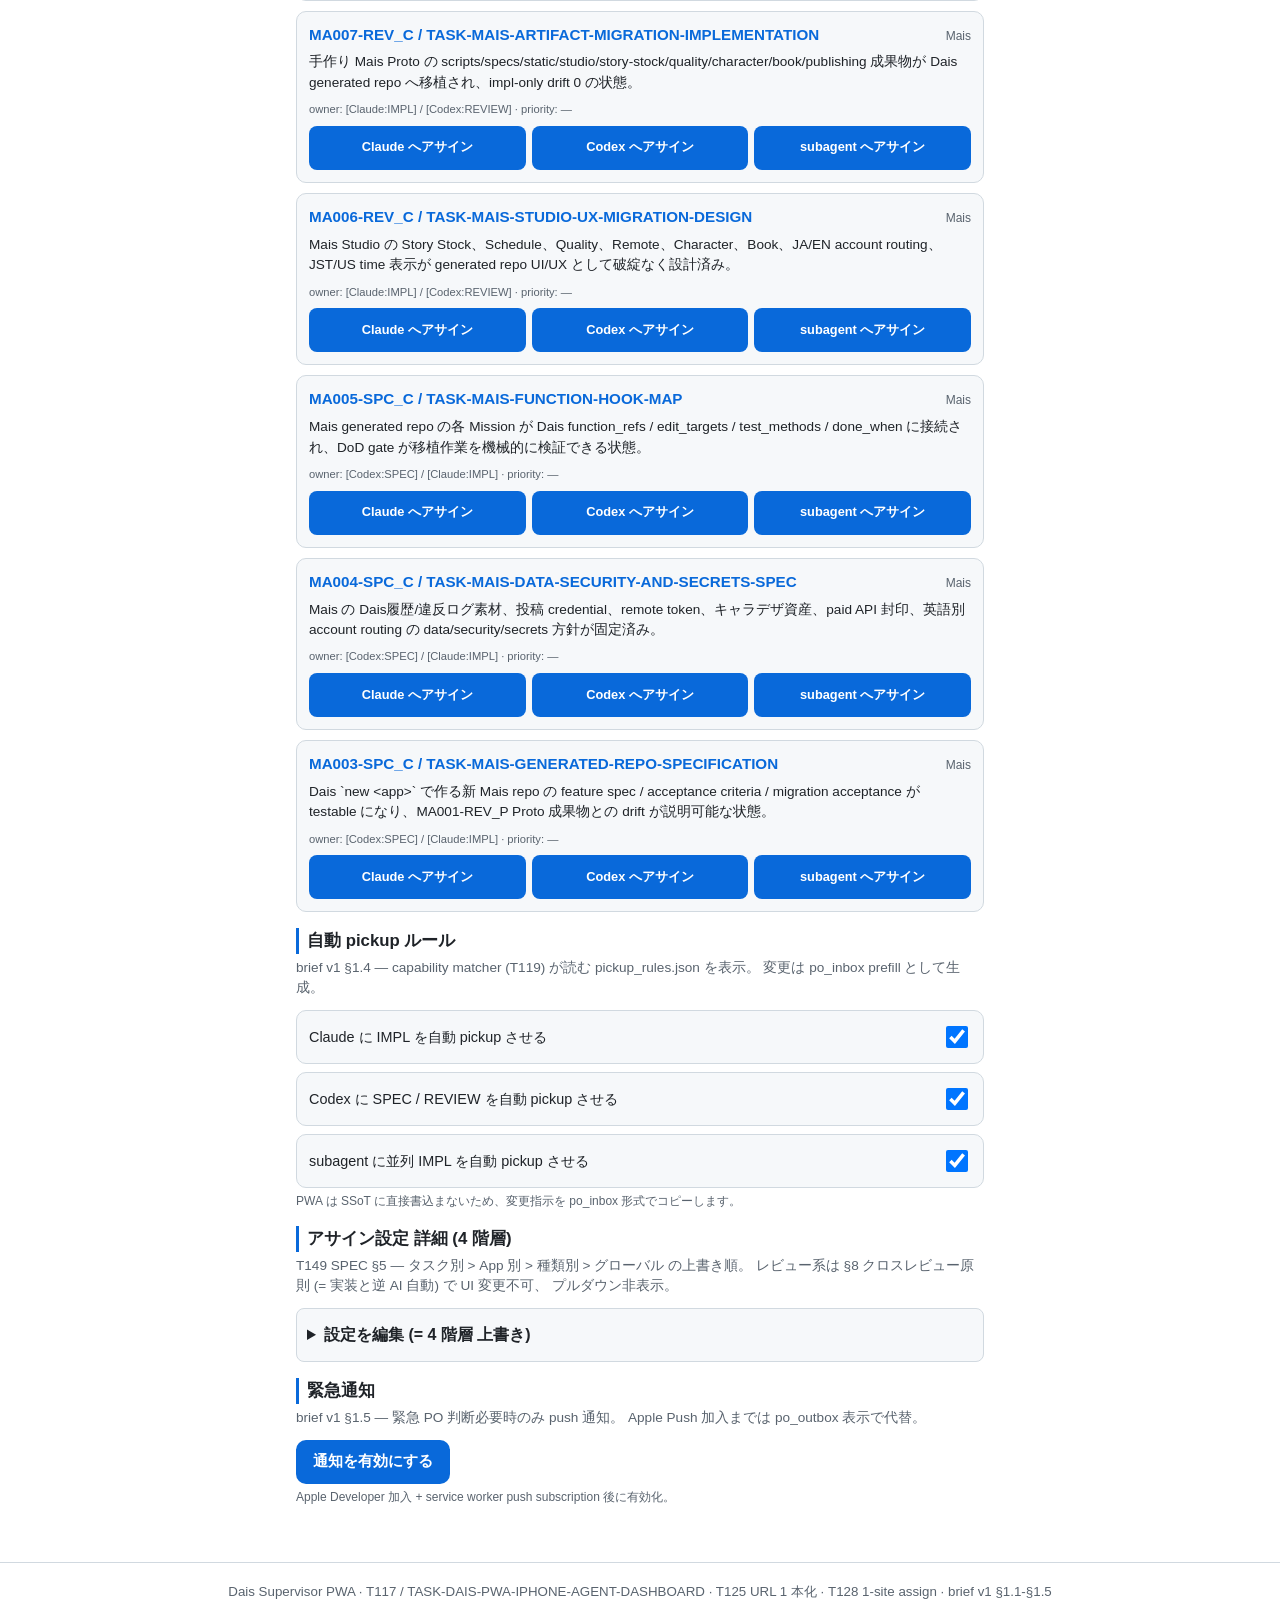
==== commit 987ddf38: "Publish dev-system status page" ====
--- a/pwa/index.html
+++ b/pwa/index.html
@@ -60,6 +60,12 @@
   <nav class="active-sessions-nav-link" aria-label="Active Sessions">
     <a class="ghost-btn" href="./active-sessions.html" id="nav-active-sessions">
       Active Sessions →
+    </a>
+    <!-- P1-T4 / DA153-INF_P / TASK-DAIS-PHASE1-T4-PWS-PR-INTEGRATION:
+         GitHub PR integration view (= status group / TASK-* mapping /
+         CI badge / stale-PR warning) への navigation。 -->
+    <a class="ghost-btn" href="./pr-integration.html" id="nav-pr-integration">
+      GitHub PRs →
     </a>
   </nav>
 
--- a/pwa/style.css
+++ b/pwa/style.css
@@ -1111,3 +1111,268 @@
     flex: 0 1 auto;
   }
 }
+
+/* ─────────────────────────────────────────────────────────────────────────
+ * P1-T4 / DA153-INF_P / TASK-DAIS-PHASE1-T4-PWS-PR-INTEGRATION
+ * GitHub PR integration view (= docs/pwa/pr-integration.html + .js).
+ *
+ * Goals:
+ *   - card grid; PR sorted by priority (CI fail first, then open by stale)
+ *   - state color: .pr-state-open / .pr-state-draft / .pr-state-ci-fail /
+ *                   .pr-state-merged / .pr-state-closed
+ *   - stale-PR warning class (.pr-stale-warning) once >7 days idle
+ *   - mobile breakpoint @ 640px → cards stack with bigger tap targets
+ * ───────────────────────────────────────────────────────────────────────── */
+
+.pr-integration-main {
+  padding: 12px 16px 32px;
+  max-width: 1100px;
+  margin: 0 auto;
+}
+
+.pr-summary {
+  display: grid;
+  grid-template-columns: repeat(6, 1fr);
+  gap: 8px;
+  margin-bottom: 12px;
+}
+.pr-summary .kpi-num {
+  color: var(--accent);
+  font-size: 1.4rem;
+}
+.pr-summary .kpi-num.pr-kpi-open    { color: var(--ok); }
+.pr-summary .kpi-num.pr-kpi-draft   { color: var(--fg-muted); }
+.pr-summary .kpi-num.pr-kpi-ci-fail { color: var(--danger); }
+.pr-summary .kpi-num.pr-kpi-merged  { color: var(--accent); }
+.pr-summary .kpi-num.pr-kpi-stale   { color: var(--warn); }
+
+.pr-controls {
+  display: flex;
+  flex-direction: column;
+  gap: 8px;
+  margin: 0 0 12px;
+}
+
+.pr-chip-bar {
+  display: flex;
+  flex-wrap: wrap;
+  gap: 6px;
+}
+
+.pr-chip {
+  min-height: var(--tap-min);
+  padding: 6px 14px;
+  border-radius: 999px;
+  border: 1px solid var(--border);
+  background: transparent;
+  color: var(--fg);
+  font-family: inherit;
+  font-size: 0.92rem;
+  font-weight: 600;
+  cursor: pointer;
+  line-height: 1;
+}
+.pr-chip:focus-visible {
+  outline: 2px solid var(--accent);
+  outline-offset: 2px;
+}
+.pr-chip.active {
+  background: var(--accent);
+  color: #ffffff;
+  border-color: var(--accent);
+}
+
+.pr-search-row {
+  display: flex;
+  gap: 8px;
+}
+.pr-search-row input[type="search"] {
+  flex: 1;
+  min-height: var(--tap-min);
+  padding: 8px 12px;
+  background: var(--bg-elev);
+  color: var(--fg);
+  border: 1px solid var(--border);
+  border-radius: 8px;
+  font-size: 0.95rem;
+  font-family: inherit;
+}
+.pr-search-row input[type="search"]:focus {
+  outline: 2px solid var(--accent);
+  outline-offset: -1px;
+}
+
+.pr-stale-warn {
+  background: rgba(210, 153, 34, 0.18);
+  border: 1px solid var(--warn);
+  border-radius: 8px;
+  padding: 8px 12px;
+  margin-bottom: 10px;
+  color: var(--warn);
+  font-weight: 600;
+}
+
+/* ── PR cards ─────────────────────────────────────────────────────────────── */
+
+.pr-list {
+  display: grid;
+  grid-template-columns: repeat(auto-fill, minmax(320px, 1fr));
+  gap: 10px;
+}
+
+.pr-empty {
+  padding: 18px;
+  color: var(--fg-muted);
+  text-align: center;
+  border: 1px dashed var(--border);
+  border-radius: 8px;
+}
+
+.pr-card {
+  background: var(--bg-elev);
+  border: 1px solid var(--border);
+  border-left: 4px solid var(--border);
+  border-radius: 10px;
+  padding: 10px 12px;
+  display: flex;
+  flex-direction: column;
+  gap: 6px;
+}
+
+.pr-card-header {
+  display: flex;
+  flex-wrap: wrap;
+  align-items: center;
+  gap: 6px;
+}
+
+.pr-link {
+  font-weight: 700;
+  text-decoration: none;
+  color: var(--accent);
+}
+
+.pr-link:hover { text-decoration: underline; }
+
+.pr-state-label {
+  font-size: 0.72rem;
+  font-weight: 700;
+  letter-spacing: 0.04em;
+  padding: 2px 8px;
+  border-radius: 999px;
+  background: var(--bg);
+  border: 1px solid var(--border);
+  color: var(--fg-muted);
+  text-transform: uppercase;
+}
+
+.pr-card.pr-state-open    { border-left-color: var(--ok); }
+.pr-card.pr-state-draft   { border-left-color: var(--fg-muted); }
+.pr-card.pr-state-ci-fail { border-left-color: var(--danger); }
+.pr-card.pr-state-merged  { border-left-color: var(--accent); opacity: 0.85; }
+.pr-card.pr-state-closed  { border-left-color: var(--fg-muted); opacity: 0.6; }
+
+.pr-card.pr-state-open    .pr-state-label { color: var(--ok); border-color: var(--ok); }
+.pr-card.pr-state-draft   .pr-state-label { color: var(--fg-muted); }
+.pr-card.pr-state-ci-fail .pr-state-label { color: var(--danger); border-color: var(--danger); }
+.pr-card.pr-state-merged  .pr-state-label { color: var(--accent); border-color: var(--accent); }
+
+.pr-stale-warning {
+  border-color: var(--warn);
+  box-shadow: 0 0 0 2px rgba(210, 153, 34, 0.18);
+}
+.pr-stale-warning .pr-stale-note {
+  background: var(--warn);
+  color: #1a1308;
+  font-weight: 700;
+  padding: 1px 6px;
+  border-radius: 6px;
+  font-size: 0.72rem;
+}
+
+.pr-draft-badge {
+  font-size: 0.7rem;
+  background: var(--bg);
+  border: 1px solid var(--fg-muted);
+  color: var(--fg-muted);
+  padding: 1px 6px;
+  border-radius: 6px;
+  font-weight: 700;
+  letter-spacing: 0.04em;
+}
+
+.ci-badge {
+  font-size: 0.72rem;
+  font-weight: 700;
+  padding: 2px 8px;
+  border-radius: 999px;
+  border: 1px solid var(--border);
+  color: var(--fg-muted);
+  text-transform: uppercase;
+}
+.ci-badge.ci-badge-success { color: var(--ok); border-color: var(--ok); }
+.ci-badge.ci-badge-pending { color: var(--warn); border-color: var(--warn); }
+.ci-badge.ci-badge-failure { color: var(--danger); border-color: var(--danger); }
+.ci-badge.ci-badge-unknown { color: var(--fg-muted); }
+
+.pr-title {
+  font-weight: 600;
+  font-size: 0.98rem;
+  line-height: 1.35;
+  word-break: break-word;
+}
+
+.pr-meta {
+  display: flex;
+  flex-wrap: wrap;
+  gap: 6px 8px;
+  font-size: 0.78rem;
+  color: var(--fg-muted);
+}
+
+.pr-task-id {
+  font-family: ui-monospace, SFMono-Regular, "SF Mono", Menlo, Consolas, monospace;
+  background: var(--bg);
+  border: 1px solid var(--border);
+  border-radius: 6px;
+  padding: 1px 6px;
+  color: var(--fg);
+  font-weight: 600;
+}
+.pr-task-id-missing { color: var(--fg-muted); border-style: dashed; }
+
+.pr-mission-id {
+  text-decoration: none;
+  color: var(--accent);
+  font-family: ui-monospace, SFMono-Regular, "SF Mono", Menlo, Consolas, monospace;
+}
+.pr-mission-id:hover { text-decoration: underline; }
+
+.pr-head-ref {
+  font-family: ui-monospace, SFMono-Regular, "SF Mono", Menlo, Consolas, monospace;
+  color: var(--fg-muted);
+  word-break: break-all;
+}
+
+/* dot legend used in the page footer hint line. */
+.pr-dot-open    { background: var(--ok); }
+.pr-dot-draft   { background: var(--fg-muted); }
+.pr-dot-ci-fail { background: var(--danger); }
+.pr-dot-merged  { background: var(--accent); }
+
+/* Mobile breakpoint: stack cards in a single column with bigger tap targets. */
+@media (max-width: 640px) {
+  .pr-summary {
+    grid-template-columns: repeat(3, 1fr);
+  }
+  .pr-list {
+    grid-template-columns: 1fr;
+  }
+  .pr-chip {
+    padding: 6px 10px;
+    font-size: 0.85rem;
+  }
+  .pr-card {
+    padding: 12px;
+  }
+}
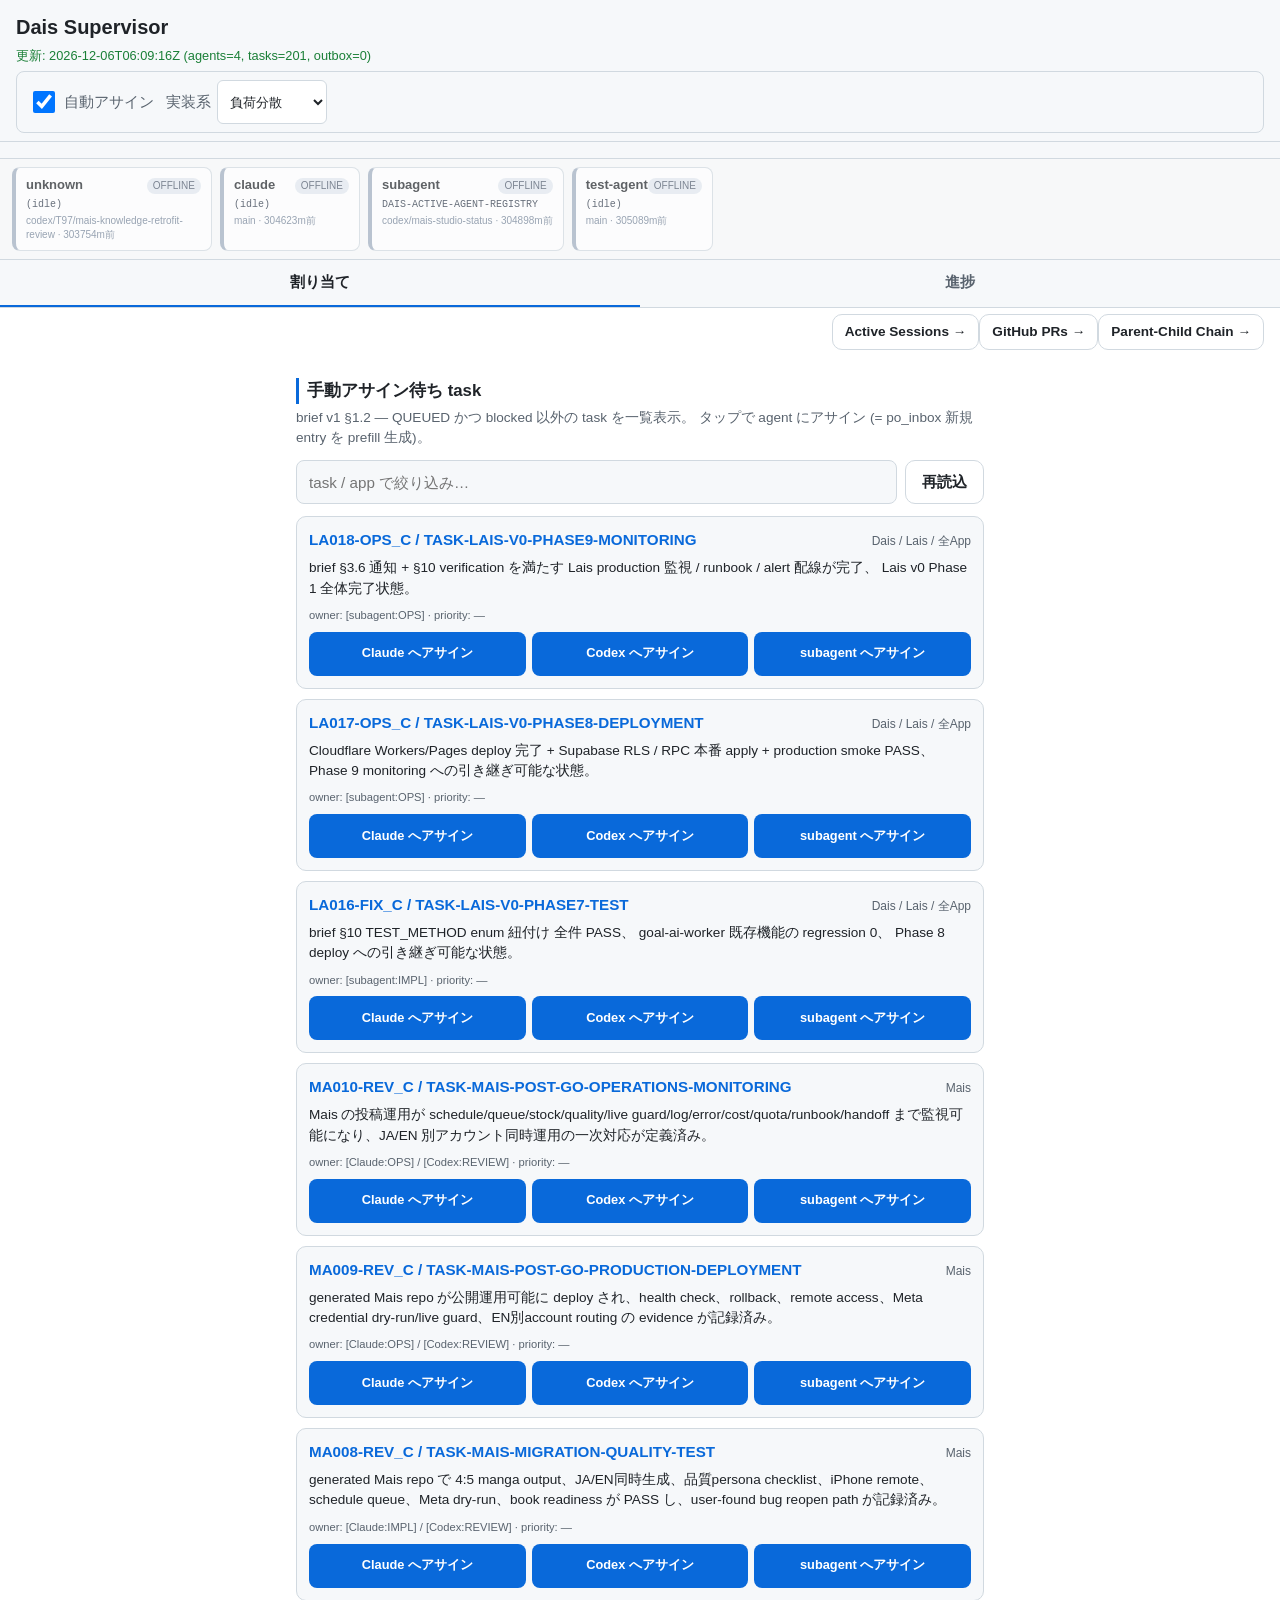
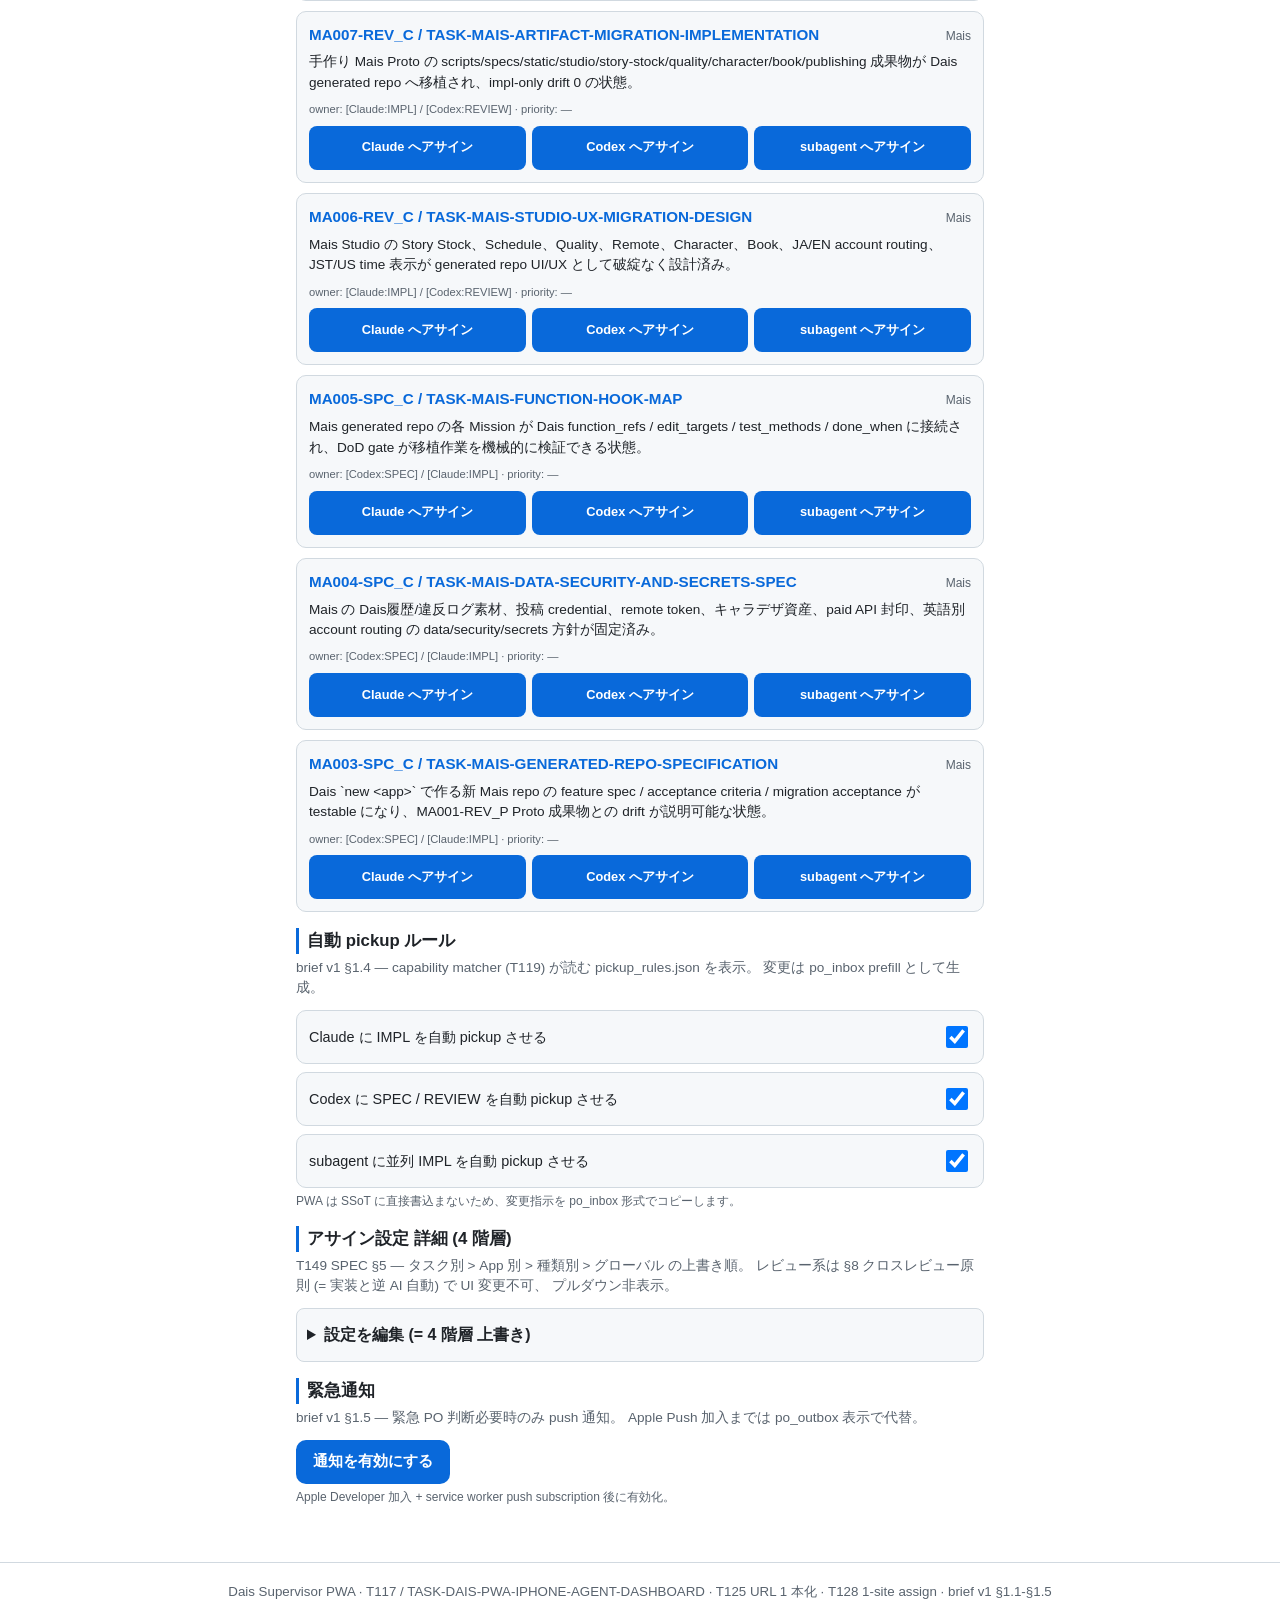
==== commit 75ef7bb9: "Publish dev-system status page" ====
--- a/pwa/index.html
+++ b/pwa/index.html
@@ -66,6 +66,12 @@
          CI badge / stale-PR warning) への navigation。 -->
     <a class="ghost-btn" href="./pr-integration.html" id="nav-pr-integration">
       GitHub PRs →
+    </a>
+    <!-- P1-T2 / DA149-INF_P / TASK-DAIS-PHASE1-T2-PWS-PARENT-CHILD-CHAIN:
+         parent-child + depends_on graph view (= tree / status colors /
+         cycle warning / BLOCKED-cause display) への navigation。 -->
+    <a class="ghost-btn" href="./parent-child-chain.html" id="nav-parent-child-chain">
+      Parent-Child Chain →
     </a>
   </nav>
 
--- a/pwa/style.css
+++ b/pwa/style.css
@@ -1376,3 +1376,216 @@
     padding: 12px;
   }
 }
+
+/* ─────────────────────────────────────────────────────────────────────
+ * P1-T2 / DA149-INF_P parent-child chain visualization
+ *
+ * DA159-FIX_P hot-fix: docs/pwa/parent-child-chain.js references 28
+ * .pcc-* classes but the original DA149 merge to main did not ship the
+ * accompanying CSS rules, so the page rendered as unstyled DOM. This
+ * block restores the visual contract documented in
+ * docs/phase1_parent_child_chain.md (status color tiers / tree indent /
+ * cycle warning / BLOCKED-cause display / mobile breakpoint).
+ * ───────────────────────────────────────────────────────────────────── */
+
+.pcc-main {
+  display: grid;
+  gap: var(--gap-md, 16px);
+  padding: var(--gap-md, 16px);
+  max-width: 1280px;
+  margin: 0 auto;
+}
+
+.pcc-app-filter,
+.pcc-filter,
+.pcc-refresh {
+  display: flex;
+  flex-wrap: wrap;
+  gap: 8px;
+  align-items: center;
+  padding: 8px 12px;
+  background: var(--bg-soft, #f6f7f9);
+  border-radius: 8px;
+}
+
+.pcc-tree-root {
+  list-style: none;
+  margin: 0;
+  padding: 0;
+  display: grid;
+  gap: 8px;
+}
+
+.pcc-children {
+  list-style: none;
+  margin: 0 0 0 24px;
+  padding: 4px 0 4px 12px;
+  border-left: 2px solid var(--border, #d8dcdf);
+  display: grid;
+  gap: 6px;
+}
+
+.pcc-node {
+  display: grid;
+  gap: 6px;
+}
+
+.pcc-row {
+  display: flex;
+  flex-wrap: wrap;
+  align-items: baseline;
+  gap: 8px;
+  padding: 6px 10px;
+  border: 1px solid var(--border, #d8dcdf);
+  border-radius: 6px;
+  background: var(--bg-card, #ffffff);
+}
+
+.pcc-id {
+  font-family: ui-monospace, SFMono-Regular, "SF Mono", Menlo, Consolas, monospace;
+  font-weight: 600;
+  color: var(--accent, #2962ff);
+}
+
+.pcc-mission {
+  font-family: ui-monospace, SFMono-Regular, "SF Mono", Menlo, Consolas, monospace;
+  font-size: 0.85rem;
+  color: var(--fg-muted, #6c757d);
+}
+
+.pcc-title {
+  flex: 1 1 auto;
+  min-width: 0;
+  word-break: break-word;
+  color: var(--fg, #111);
+}
+
+.pcc-status,
+.pcc-status-badge {
+  display: inline-block;
+  padding: 2px 8px;
+  font-size: 0.75rem;
+  font-weight: 600;
+  letter-spacing: 0.02em;
+  text-transform: uppercase;
+  border-radius: 999px;
+  background: var(--bg-soft, #f0f1f3);
+  color: var(--fg, #111);
+  border: 1px solid var(--border, #d8dcdf);
+}
+
+/* Status color tiers — reused by the .status-* classes from P1-T1. */
+.pcc-status-badge.status-queued      { background: #eef2f7; color: #34495e; border-color: #c8d4e2; }
+.pcc-status-badge.status-in-progress,
+.pcc-status-badge.status-in_progress { background: #e7f3ff; color: #0a4f9b; border-color: #9ec5ef; }
+.pcc-status-badge.status-local-done,
+.pcc-status-badge.status-local_done,
+.pcc-status-badge.status-pending-confirmation,
+.pcc-status-badge.status-pending_confirmation { background: #fff7d6; color: #7a5b00; border-color: #ecd58c; }
+.pcc-status-badge.status-done,
+.pcc-status-badge.status-completed,
+.pcc-status-badge.status-deployed    { background: #e0f5e9; color: #1f6e3a; border-color: #95d5af; }
+.pcc-status-badge.status-blocked,
+.pcc-status-badge.pcc-blocked        { background: #fde7e7; color: #a41420; border-color: #f1a4a8; }
+
+.pcc-deps {
+  margin-top: 4px;
+  display: flex;
+  flex-wrap: wrap;
+  gap: 6px 10px;
+  color: var(--fg-muted, #6c757d);
+  font-size: 0.85rem;
+}
+
+.pcc-dep {
+  font-family: ui-monospace, SFMono-Regular, "SF Mono", Menlo, Consolas, monospace;
+  padding: 1px 6px;
+  background: var(--bg-soft, #f0f1f3);
+  border-radius: 4px;
+}
+
+.pcc-dep.pcc-unmet {
+  color: #a41420;
+  background: #fde7e7;
+}
+
+.pcc-block-reason {
+  margin: 4px 0 0;
+  padding: 6px 10px;
+  border-left: 3px solid #f1a4a8;
+  background: #fdf3f3;
+  color: #a41420;
+  font-size: 0.85rem;
+  border-radius: 0 6px 6px 0;
+}
+
+.pcc-cycle-warning {
+  padding: 8px 12px;
+  border-left: 4px solid #f0c14b;
+  background: #fff7d6;
+  color: #7a5b00;
+  font-weight: 600;
+  border-radius: 0 8px 8px 0;
+}
+
+.pcc-cycle-marker,
+.pcc-row.pcc-in-cycle {
+  outline: 2px dashed #f0c14b;
+  outline-offset: 2px;
+}
+
+.pcc-cycle-marker::before {
+  content: "⚠ ";
+  color: #c98a00;
+}
+
+.pcc-empty {
+  padding: 24px;
+  text-align: center;
+  color: var(--fg-muted, #6c757d);
+  background: var(--bg-soft, #f6f7f9);
+  border-radius: 8px;
+}
+
+/* Per-status KPI chips at the top of the page (counts only). */
+.pcc-kpi-total,
+.pcc-kpi-queued,
+.pcc-kpi-in-progress,
+.pcc-kpi-blocked,
+.pcc-kpi-cycles {
+  display: inline-flex;
+  align-items: baseline;
+  gap: 4px;
+  padding: 4px 10px;
+  border-radius: 6px;
+  background: var(--bg-soft, #f0f1f3);
+  font-size: 0.85rem;
+}
+
+.pcc-kpi-blocked  { background: #fde7e7; color: #a41420; }
+.pcc-kpi-cycles   { background: #fff7d6; color: #7a5b00; }
+.pcc-kpi-in-progress { background: #e7f3ff; color: #0a4f9b; }
+
+/* Mobile @ 640px: stack tree as indented cards with tap-friendly sizing. */
+@media (max-width: 640px) {
+  .pcc-main {
+    padding: 12px;
+    gap: 12px;
+  }
+  .pcc-children {
+    margin-left: 12px;
+    padding-left: 8px;
+  }
+  .pcc-row {
+    padding: 8px 10px;
+  }
+  .pcc-mission {
+    font-size: 0.78rem;
+  }
+  .pcc-app-filter,
+  .pcc-filter,
+  .pcc-refresh {
+    padding: 6px 8px;
+    font-size: 0.85rem;
+  }
+}
